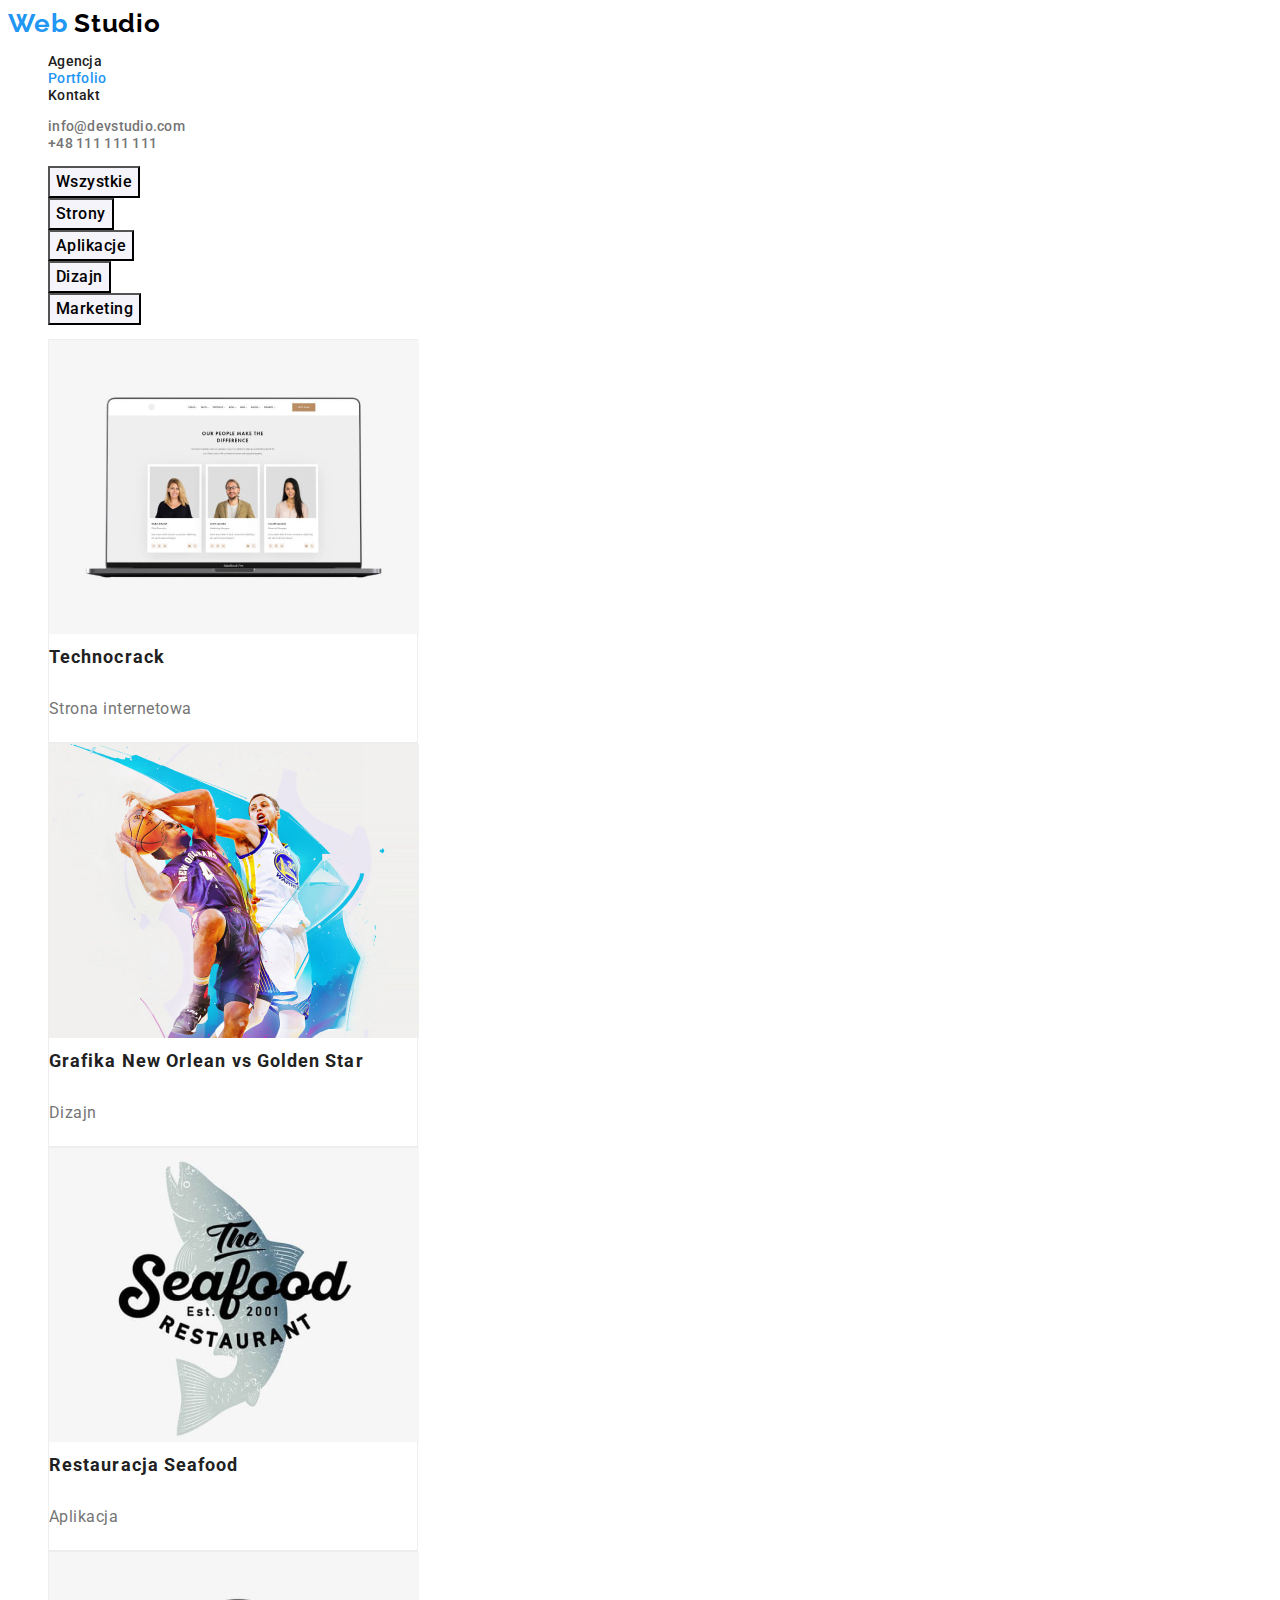
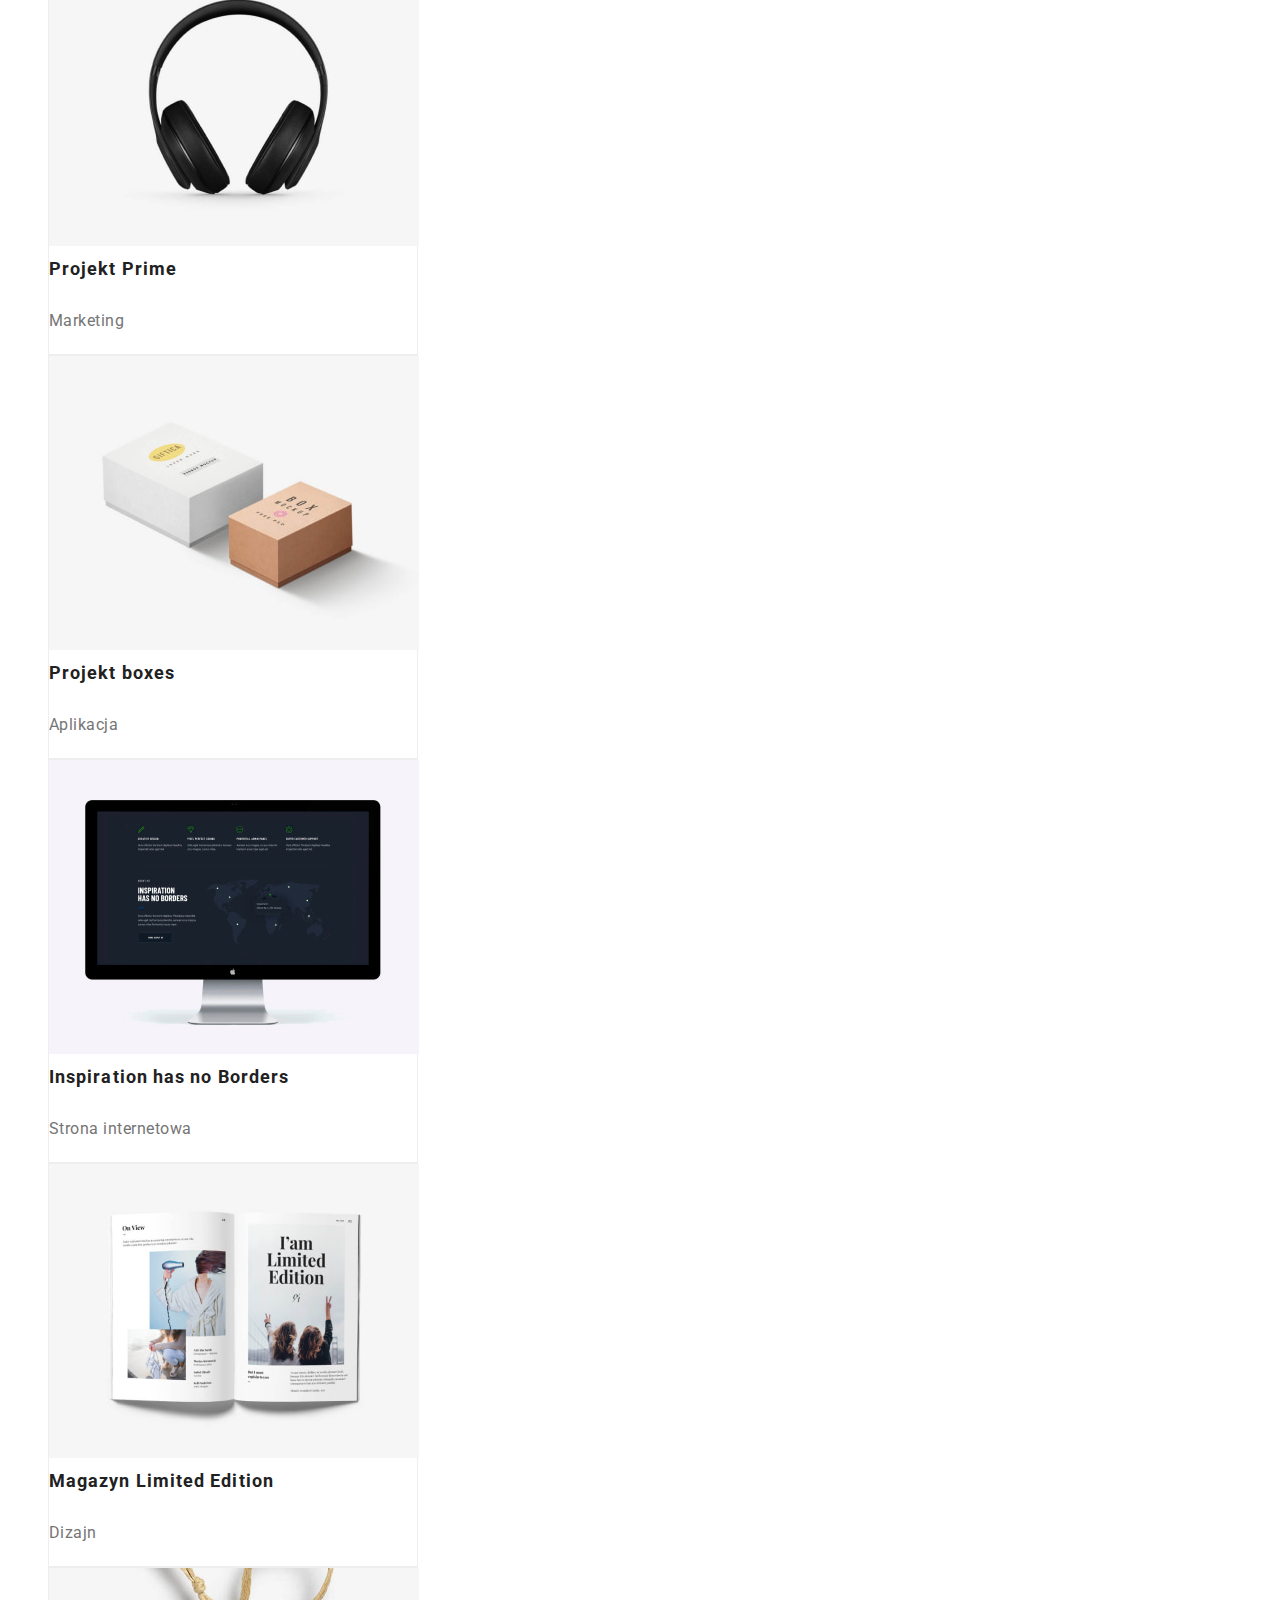
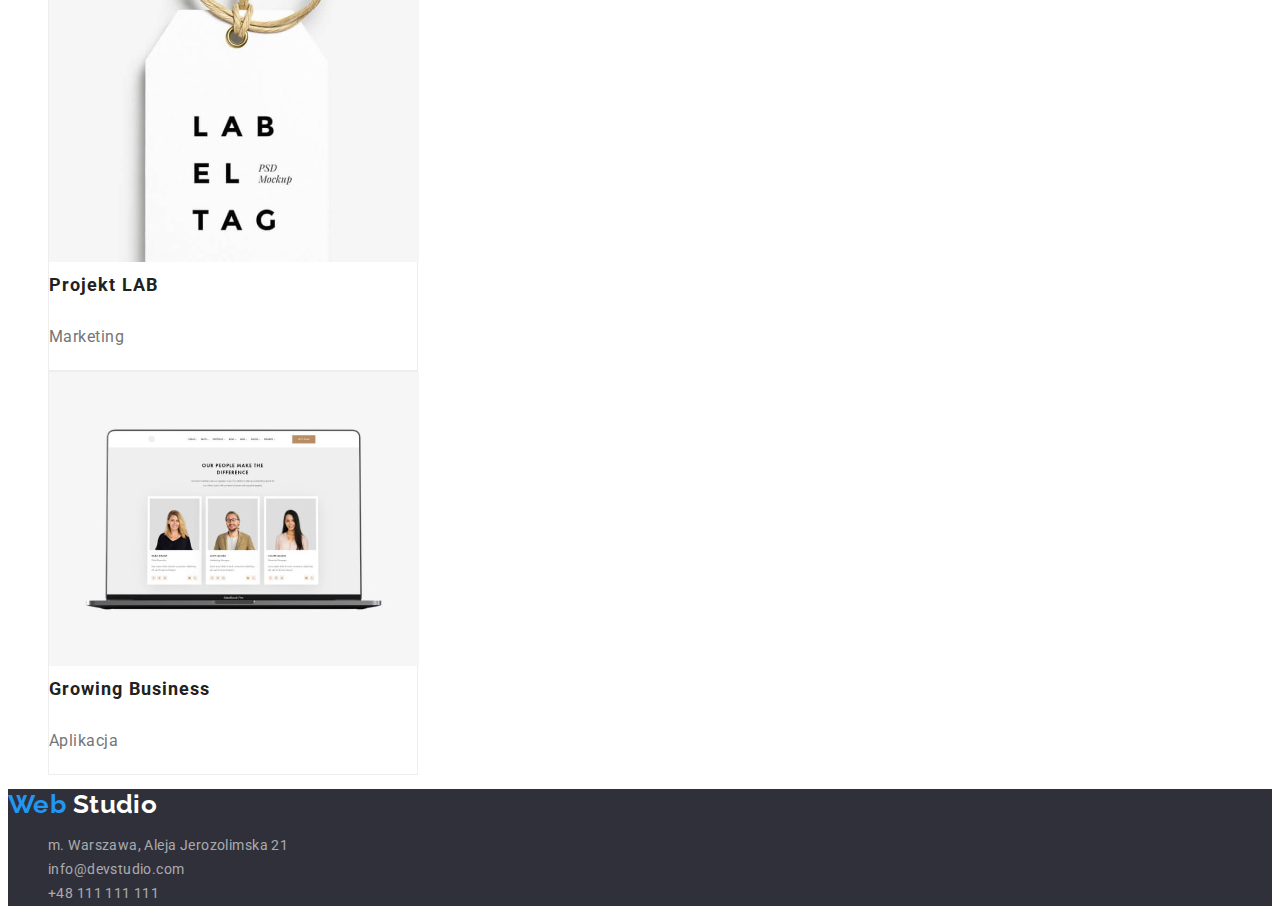
==== portfolio.html @ 38af08c6 "init" ====
<!DOCTYPE html>
<html lang="en">
	<head>
		<meta charset="UTF-8" />
		<meta name="viewport" content="witdh=device-width" />
		<title>goit-markup-hw-02 Wojciech Maroszek</title>
		<link rel="preconnect" href="https://fonts.googleapis.com" />
		<link rel="preconnect" href="https://fonts.gstatic.com" crossorigin />
		<link
			href="https://fonts.googleapis.com/css2?family=Raleway:wght@700&family=Roboto:wght@400;500;700;900&display=swap"
			rel="stylesheet"
		/>
		<link rel="stylesheet" href="css/styles.css" />
	</head>
	<body>
		<header>
			<nav>
				<a class="navigation-logo" href="./index.html">
					Web
					<span class="navigation-logo-studio">Studio</span>
				</a>
				<ul class="list-design">
					<li><a class="navigation-link text-color-pointer" href="./index.html">Agencja</a></li>
					<li><a class="navigation-link text-color-pointe current" href="./portfolio.html">Portfolio</a></li>
					<li><a class="navigation-link text-color-pointer" href="./kontakt.html">Kontakt</a></li>
				</ul>
			</nav>
			<ul class="list-design">
				<li><a class="navigation-link2 text-color-pointer" href="mailto:info@devstudio.com">info@devstudio.com</a></li>
				<li><a class="navigation-link2 text-color-pointer" href="tel:48111111111">+48 111 111 111</a></li>
			</ul>
		</header>
		<main>
			<section>
				<h1 class="visually-hidden">Portfolio</h1>
				<ul class="list-design">
					<li><button class="filter filter-cover" type="button">Wszystkie</button></li>
					<li><button class="filter filter-cover" type="button">Strony</button></li>
					<li><button class="filter filter-cover" type="button">Aplikacje</button></li>
					<li><button class="filter filter-cover" type="button">Dizajn</button></li>
					<li><button class="filter filter-cover" type="button">Marketing</button></li>
				</ul>
				<ul class="list-design">
					<li class="images-container">
						<img src="./images/img-portfolio1.jpg" alt="image of laptop" width="370" height="294" />
						<h3 class="images-tittle images-text-container">Technocrack</h3>
						<p class="images-text">Strona internetowa</p>
					</li>
					<li class="images-container">
						<img src="./images/img-portfolio2.jpg" alt="image of basketball players" width="370" height="294" />
						<h3 class="images-tittle images-text-container">Grafika New Orlean vs Golden Star</h3>
						<p class="images-text">Dizajn</p>
					</li>
					<li class="images-container">
						<img src="./images/img-portfolio3.jpg" alt="image of restaurant logotype" width="370" height="294" />
						<h3 class="images-tittle images-text-container">Restauracja Seafood</h3>
						<p class="images-text">Aplikacja</p>
					</li>
					<li class="images-container">
						<img src="./images/img-portfolio4.jpg" alt="image of headphones" width="370" height="294" />
						<h3 class="images-tittle images-text-container">Projekt Prime</h3>
						<p class="images-text">Marketing</p>
					</li>
					<li class="images-container">
						<img src="./images/img-portfolio5.jpg" alt="image of boxes" width="370" height="294" />
						<h3 class="images-tittle images-text-container">Projekt boxes</h3>
						<p class="images-text">Aplikacja</p>
					</li>
					<li class="images-container">
						<img src="./images/img-portfolio6.jpg" alt="image of monitor" width="370" height="294" />
						<h3 class="images-tittle images-text-container">Inspiration has no Borders</h3>
						<p class="images-text">Strona internetowa</p>
					</li>
					<li class="images-container">
						<img src="./images/img-portfolio7.jpg" alt="image of magazine" width="370" height="294" />
						<h3 class="images-tittle images-text-container">Magazyn Limited Edition</h3>
						<p class="images-text">Dizajn</p>
					</li>
					<li class="images-container">
						<img src="./images/img-portfolio8.jpg" alt="image of label" width="370" height="294" />
						<h3 class="images-tittle images-text-container">Projekt LAB</h3>
						<p class="images-text">Marketing</p>
					</li>
					<li class="images-container">
						<img src="./images/img-portfolio1.jpg" alt="image of website" width="370" height="294" />
						<h3 class="images-tittle images-text-container">Growing Business</h3>
						<p class="images-text">Aplikacja</p>
					</li>
				</ul>
			</section>
		</main>
		<footer class="footer-bg">
			<a class="footer-logo" href="./index.html">
				Web
				<span class="footer-logo-studio">Studio</span>
			</a>
			<address>
				<ul class="list-design">
					<li>
						<a
							class="footer-adress addres-color-pointer"
							href="https://goo.gl/maps/CgjjjS2WBtp8LF2a7"
							target="_blank"
							rel="noopener nofollow"
						>
							m. Warszawa, Aleja Jerozolimska 21
						</a>
					</li>
					<li><a class="footer-adress text-color-pointer" href="mailto:info@devstudio.com">info@devstudio.com</a></li>
					<li><a class="footer-adress text-color-pointer" href="tel:48111111111">+48 111 111 111</a></li>
				</ul>
			</address>
		</footer>
	</body>
</html>
---- css/styles.css ----
/* GLOBAL */
:root {
	--header-background-color: #2f303a;
	--main-background-color: #ffffff;
	--main-font-color: #212121;
	--images-font-color: #757575;
	--main-blue-color: #2196f3;
	--filters-background-color: #f5f4fa;
	--footer-text-color: rgba(255, 255, 255, 0.6);
	--footer-studio-color: #000000;
	--main-font: "Roboto", sans-serif;
	--logo-font: "Raleway";
}
body {
	font-family: var(--main-font);
	background-color: var(--main-background-color);
	color: var(--main-font-color);
	font-size: 14px;
	letter-spacing: 0.03em;
}
.list-design {
	list-style-type: none;
}
.cursor-pointer:hover {
	cursor: pointer;
}
.visually-hidden {
	position: absolute;
	width: 1px;
	height: 1px;
	margin: -1px;
	border: 0;
	padding: 0;
	white-space: nowrap;
	clip-path: inset(100%);
	clip: rect(0 0 0 0);
	overflow: hidden;
}
.global-design-head {
	font-weight: 700;
	font-size: 36px;
	line-height: 1.16;
	text-align: center;
	letter-spacing: 0.03em;
}
/* GLOBAL */

/* HEADER */
/* Nav */
.navigation-logo {
	font-family: var(--logo-font);
	text-decoration: none;
	font-weight: 700;
	font-size: 26px;
	line-height: 1.19;
	color: var(--main-blue-color);
	letter-spacing: 0.03em;
}
.navigation-logo-studio {
	color: var(--footer-studio-color);
}
.navigation-link {
	text-decoration: none;
	color: var(--main-font-color);
	font-weight: 500;
	line-height: 1.14;
	letter-spacing: 0.02em;
}
.navigation-link2 {
	text-decoration: none;
	font-weight: 500;
	line-height: 1.14;
	letter-spacing: 0.02em;
	color: var(--images-font-color);
}
.text-color-pointer:hover {
	color: var(--main-blue-color);
}
.addres-color-pointer:hover {
	color: var(--main-background-color);
}
.current {
	color: var(--main-blue-color);
}
/* Nav */
/* HEADER */

/* MAIN */
/* Header index.html */
.hero-background {
	background: var(--header-background-color);
}
.hero-header {
	color: var(--main-background-color);
	font-weight: 900;
	font-size: 44px;
	line-height: 1.36;
	letter-spacing: 0.06em;
	text-align: center;
	text-transform: uppercase;
}
.hero-button {
	width: 200px;
	height: 50px;
	background-color: var(--main-blue-color);
	color: var(--main-background-color);
	font-weight: 700;
	font-size: 14px;
	line-height: 1.87;
	text-align: center;
	letter-spacing: 0.06em;
	cursor: pointer;
	font-family: var(--main-font);
}
/* Header index.html */
/* Section 1 index.html */
.section-images-tittle {
	font-weight: 700;
	font-weight: 500;
	line-height: 1.14;
	text-transform: uppercase;
	letter-spacing: 0.03em;
}
.section-images-text {
	line-height: 1.71;
	color: var(--images-font-color);
	letter-spacing: 0.03em;
}
/* Section 1 index.html */
/* Section 2 index.html */
.section-team-background {
	background-color: var(--filters-background-color);
}
.section-team-container {
	box-sizing: border-box;
	border: 1px solid #eeeeee;
	width: 270px;
	height: 368px;
}
.section-team-tittle {
	font-size: 16px;
	line-height: 1.18;
	letter-spacing: 0.03em;
	font-weight: 500;
	text-align: center;
}
.section-team-text {
	font-size: 16px;
	line-height: 1.18;
	letter-spacing: 0.03em;
	color: var(--images-font-color);
	text-align: center;
}
/* Section 2 index.html */
/* Filters */
.filter {
	font-size: 16px;
	line-height: 1.62;
	font-weight: 500;
	font-family: inherit;
	text-align: center;
	cursor: pointer;
	background-color: var(--filters-background-color);
	letter-spacing: 0.03em;
}
.filter-cover:hover {
	background-color: var(--main-blue-color);
	color: var(--main-background-color);
}
/* Filters */
/* Content images for portfolio.html */
.images-tittle {
	font-weight: 700;
	font-size: 18px;
	line-height: 2.25em;
	letter-spacing: 0.06em;
}
.images-text {
	font-size: 16px;
	line-height: 1.87;
	color: var(--images-font-color);
	letter-spacing: 0.03em;
}
.images-container {
	box-sizing: border-box;
	border: 1px solid #eeeeee;
	width: 370px;
	height: 404px;
}
.images-text-container {
	box-sizing: border-box;
	display: inline;
	width: 322px;
	height: 70px;
}
/* Content images for portfolio.html */
/* MAIN */

/* FOOTER */
.footer-logo {
	font-family: var(--logo-font);
	text-decoration: none;
	font-weight: 700;
	font-size: 26px;
	line-height: 1.19;
	color: var(--main-blue-color);
}
.footer-logo-studio {
	color: var(--main-background-color);
}
.footer-bg {
	background-color: var(--header-background-color);
}
.footer-adress {
	text-decoration: none;
	font-style: normal;
	line-height: 1.71;
	color: var(--footer-text-color);
	letter-spacing: 0.03em;
}
/* FOOTER */
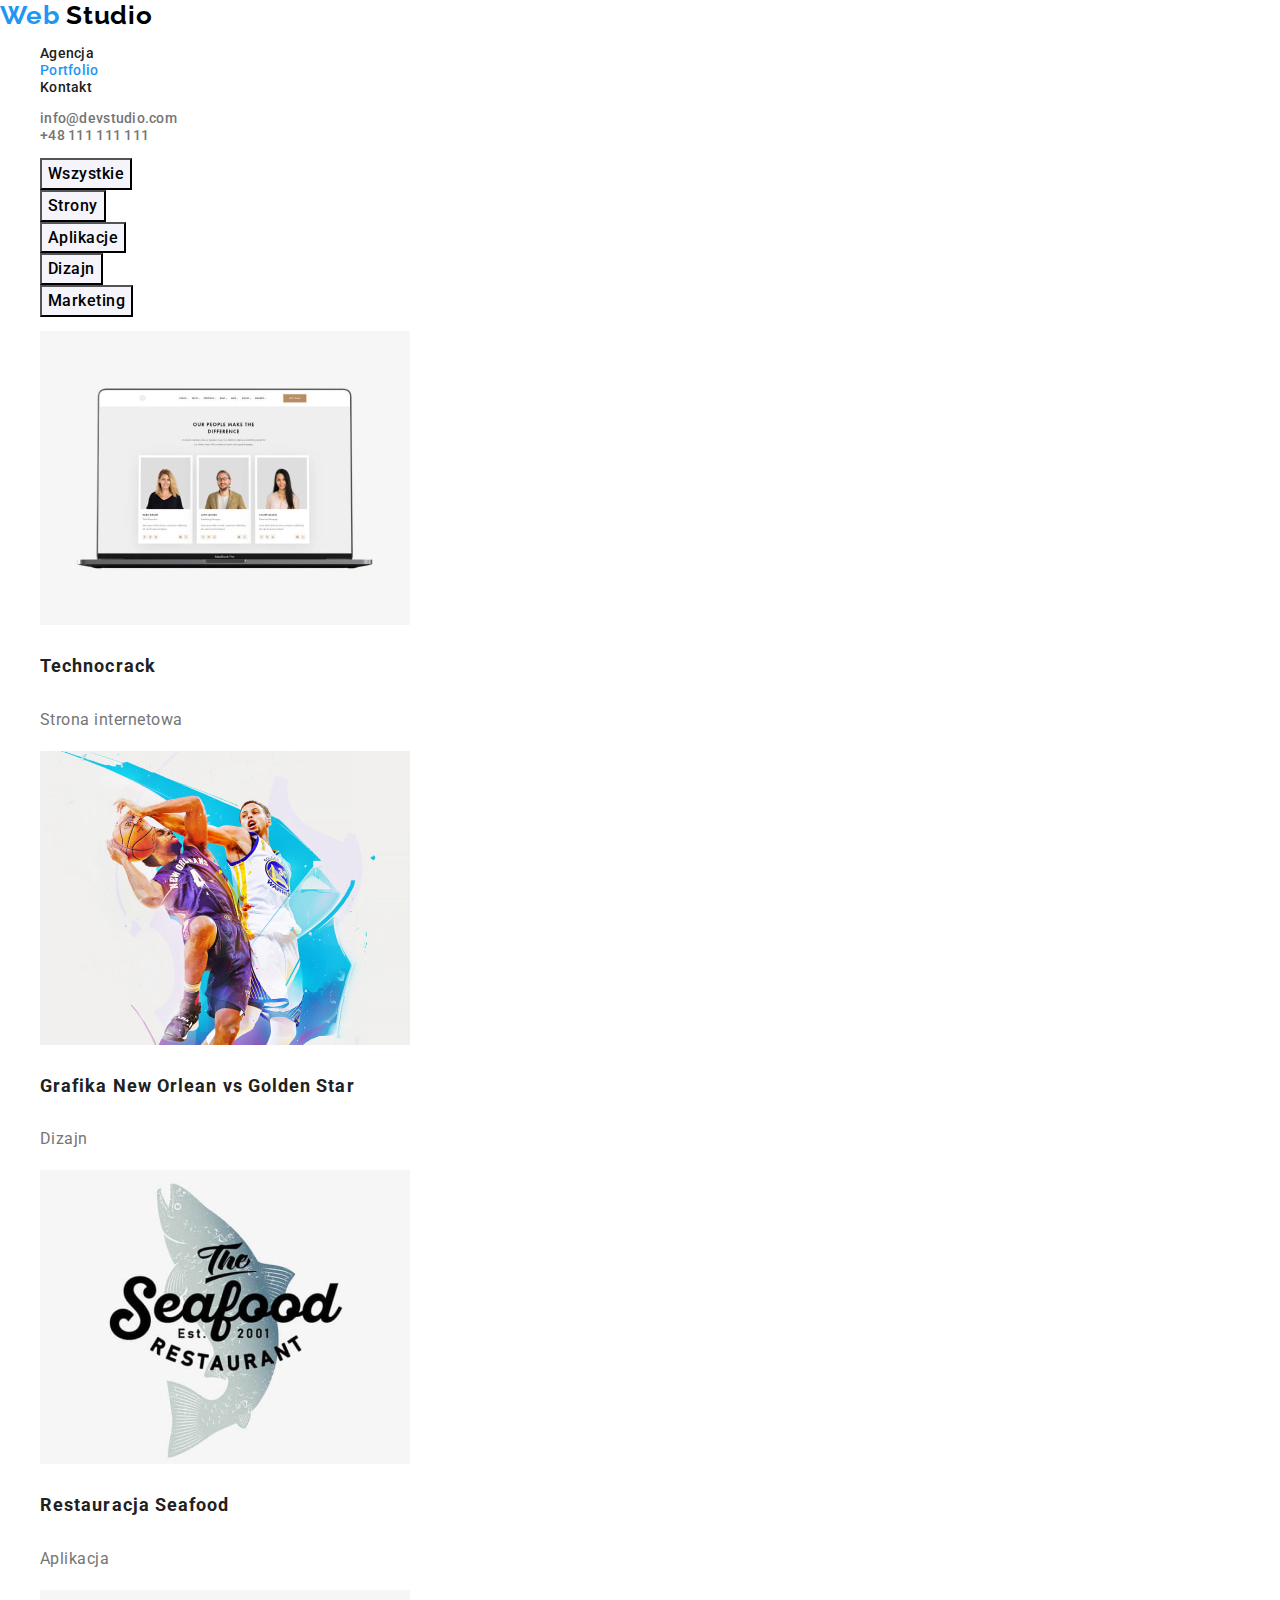
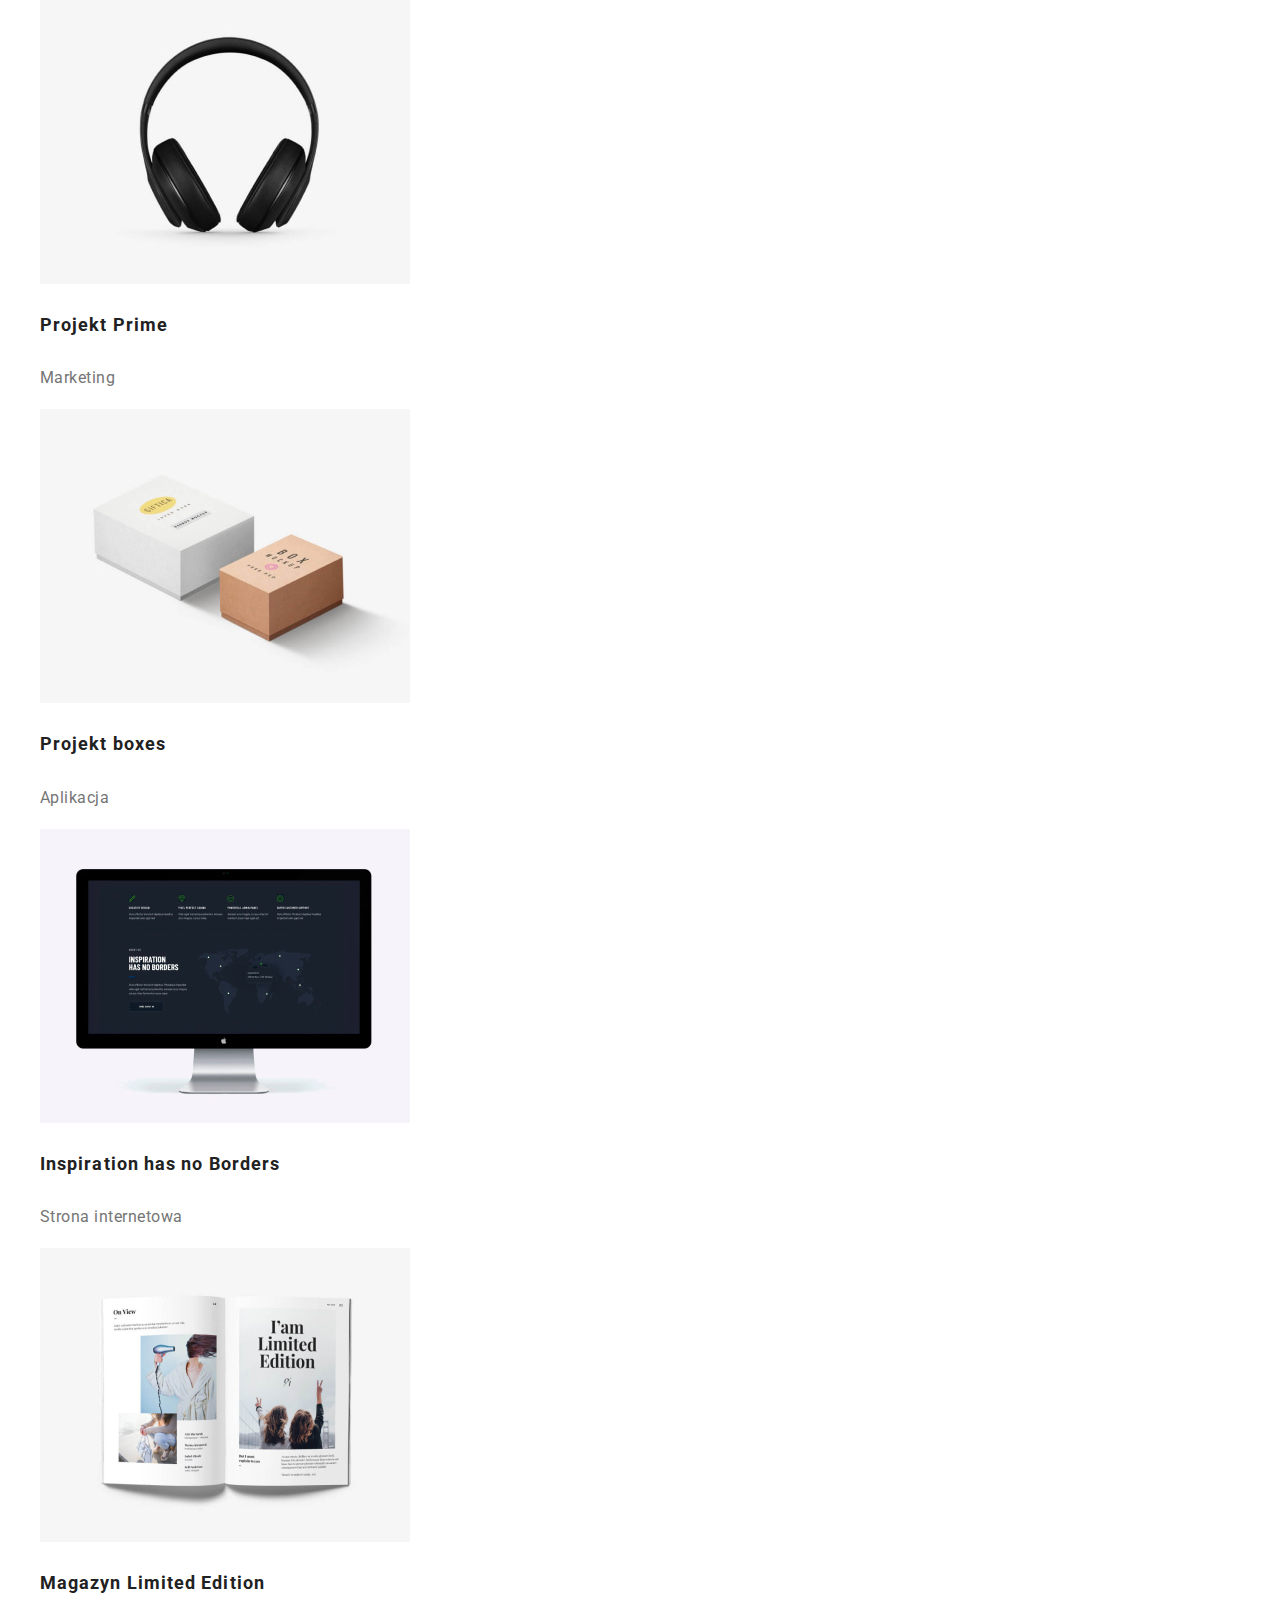
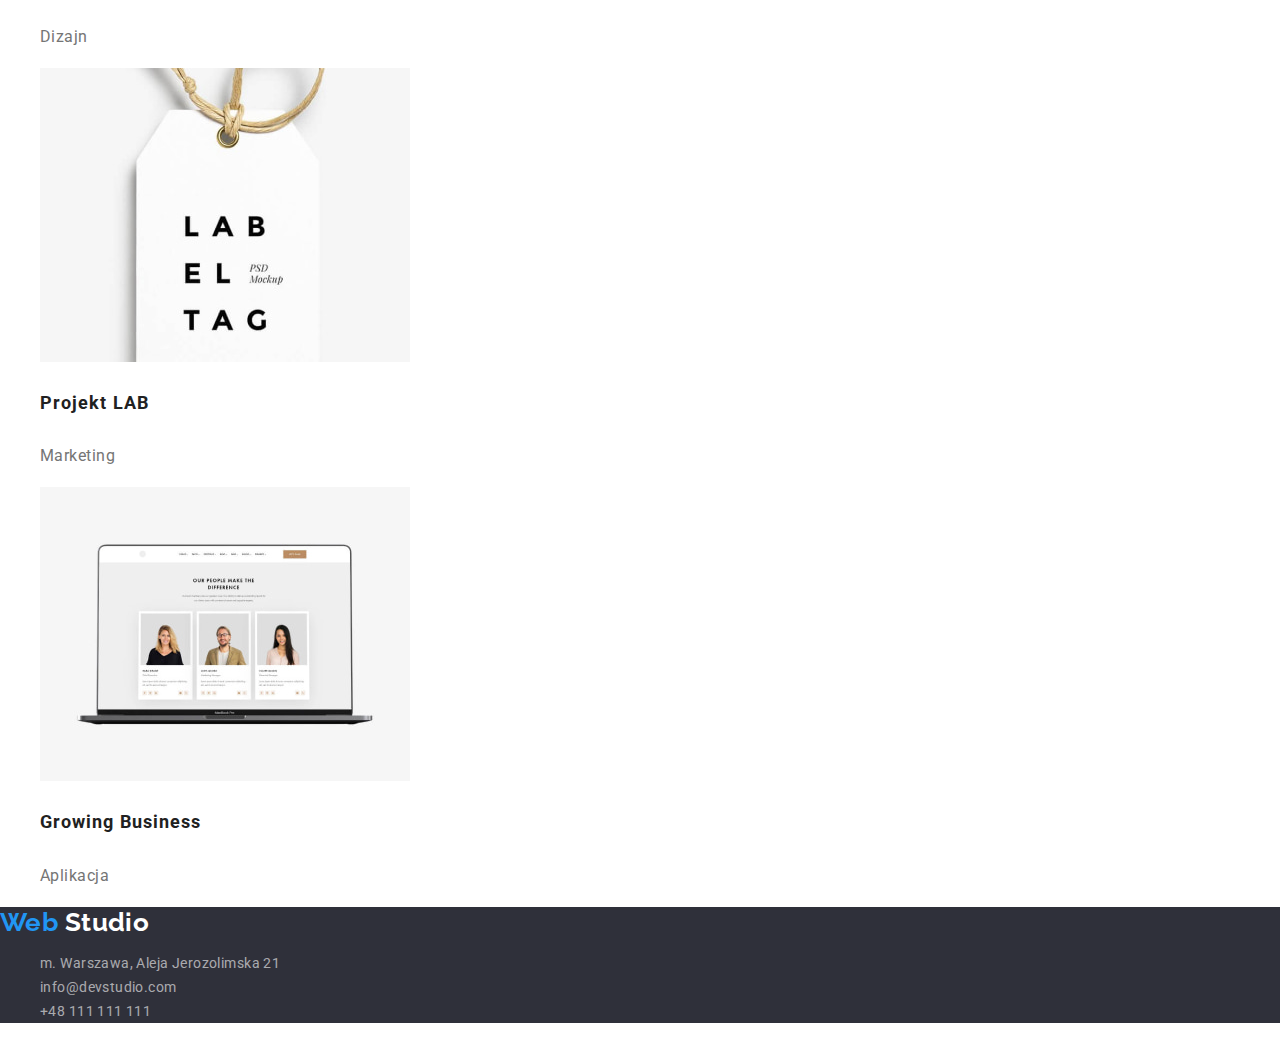
==== commit 20f44ec2: "feat: normalize" ====
--- a/portfolio.html
+++ b/portfolio.html
@@ -10,6 +10,7 @@
 			href="https://fonts.googleapis.com/css2?family=Raleway:wght@700&family=Roboto:wght@400;500;700;900&display=swap"
 			rel="stylesheet"
 		/>
+		<link rel="stylesheet" href="css/modern-normalize.css" />
 		<link rel="stylesheet" href="css/styles.css" />
 	</head>
 	<body>
--- a/css/styles.css
+++ b/css/styles.css
@@ -131,12 +131,12 @@
 .section-team-background {
 	background-color: var(--filters-background-color);
 }
-.section-team-container {
+/* .section-team-container {
 	box-sizing: border-box;
 	border: 1px solid #eeeeee;
 	width: 270px;
 	height: 368px;
-}
+} */
 .section-team-tittle {
 	font-size: 16px;
 	line-height: 1.18;
@@ -181,18 +181,18 @@
 	color: var(--images-font-color);
 	letter-spacing: 0.03em;
 }
-.images-container {
+/* .images-container {
 	box-sizing: border-box;
 	border: 1px solid #eeeeee;
 	width: 370px;
 	height: 404px;
-}
-.images-text-container {
+} */
+/* .images-text-container {
 	box-sizing: border-box;
 	display: inline;
 	width: 322px;
 	height: 70px;
-}
+} */
 /* Content images for portfolio.html */
 /* MAIN */
 
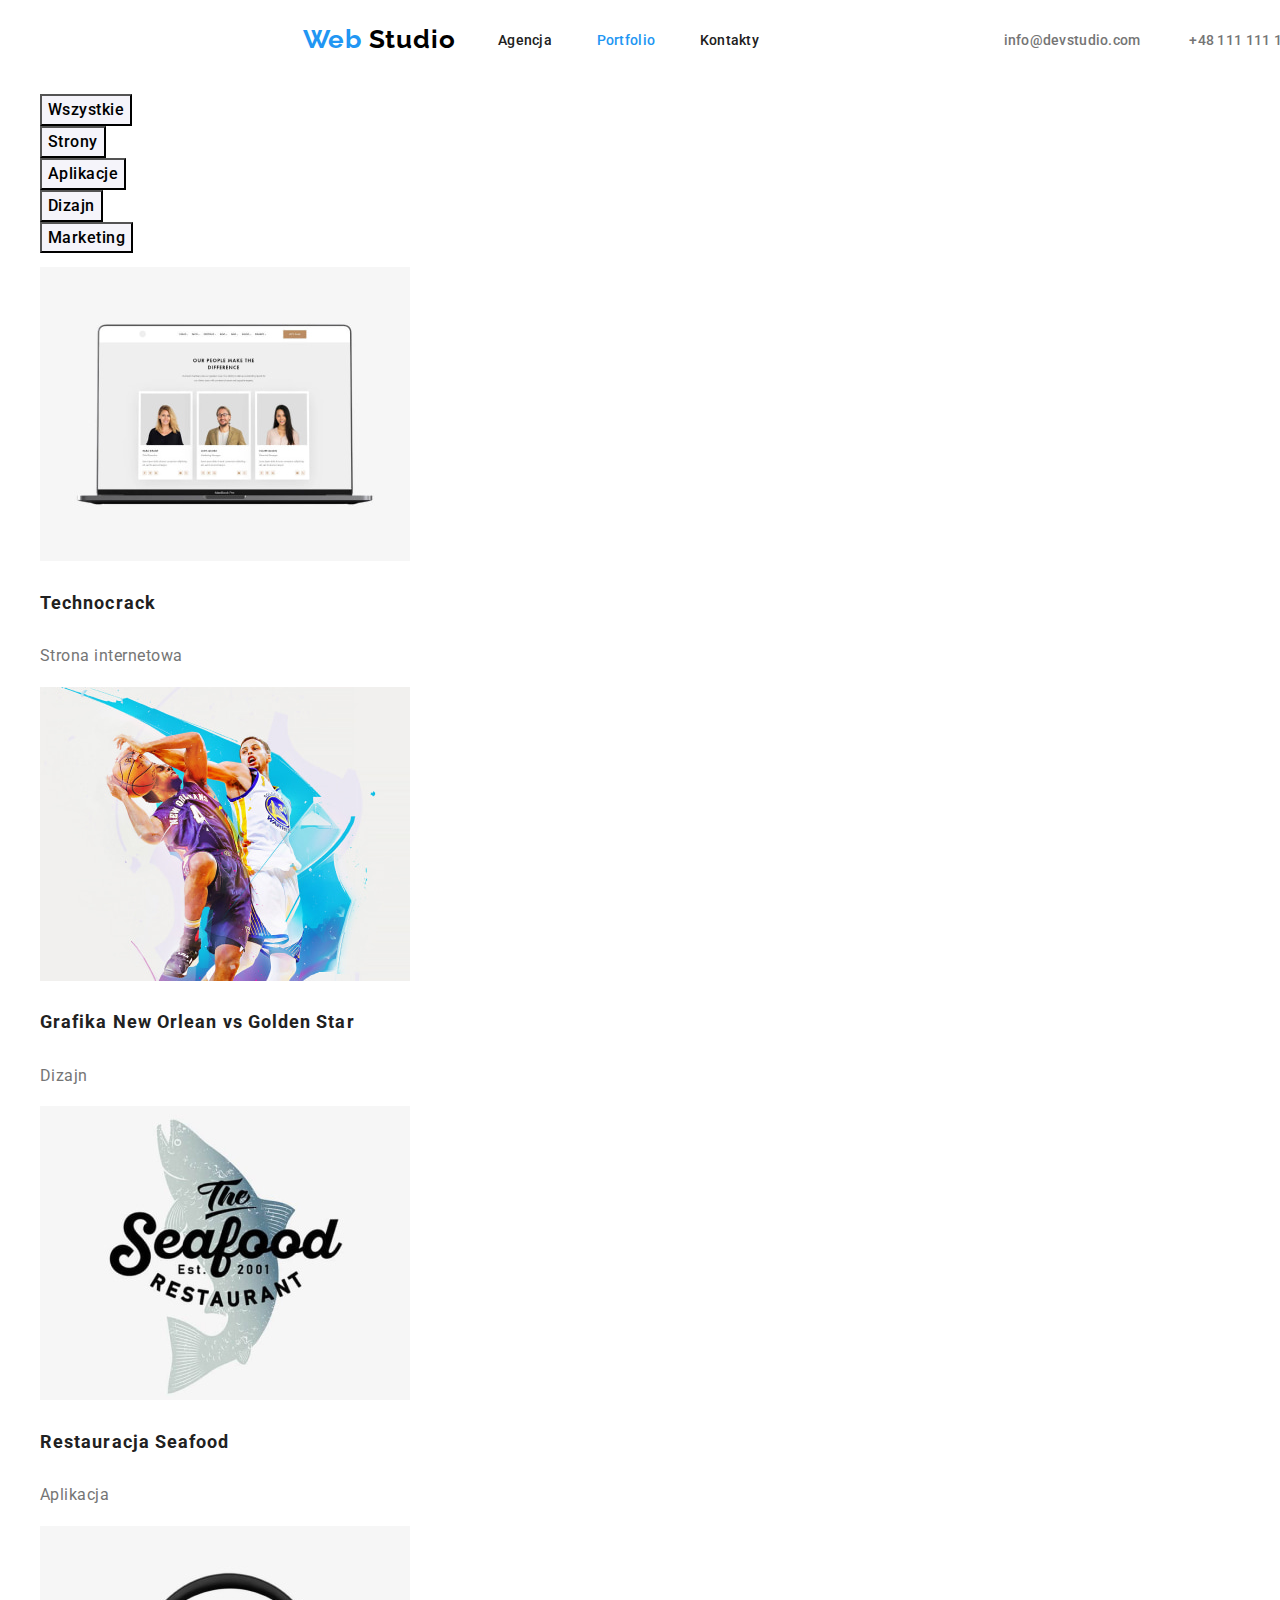
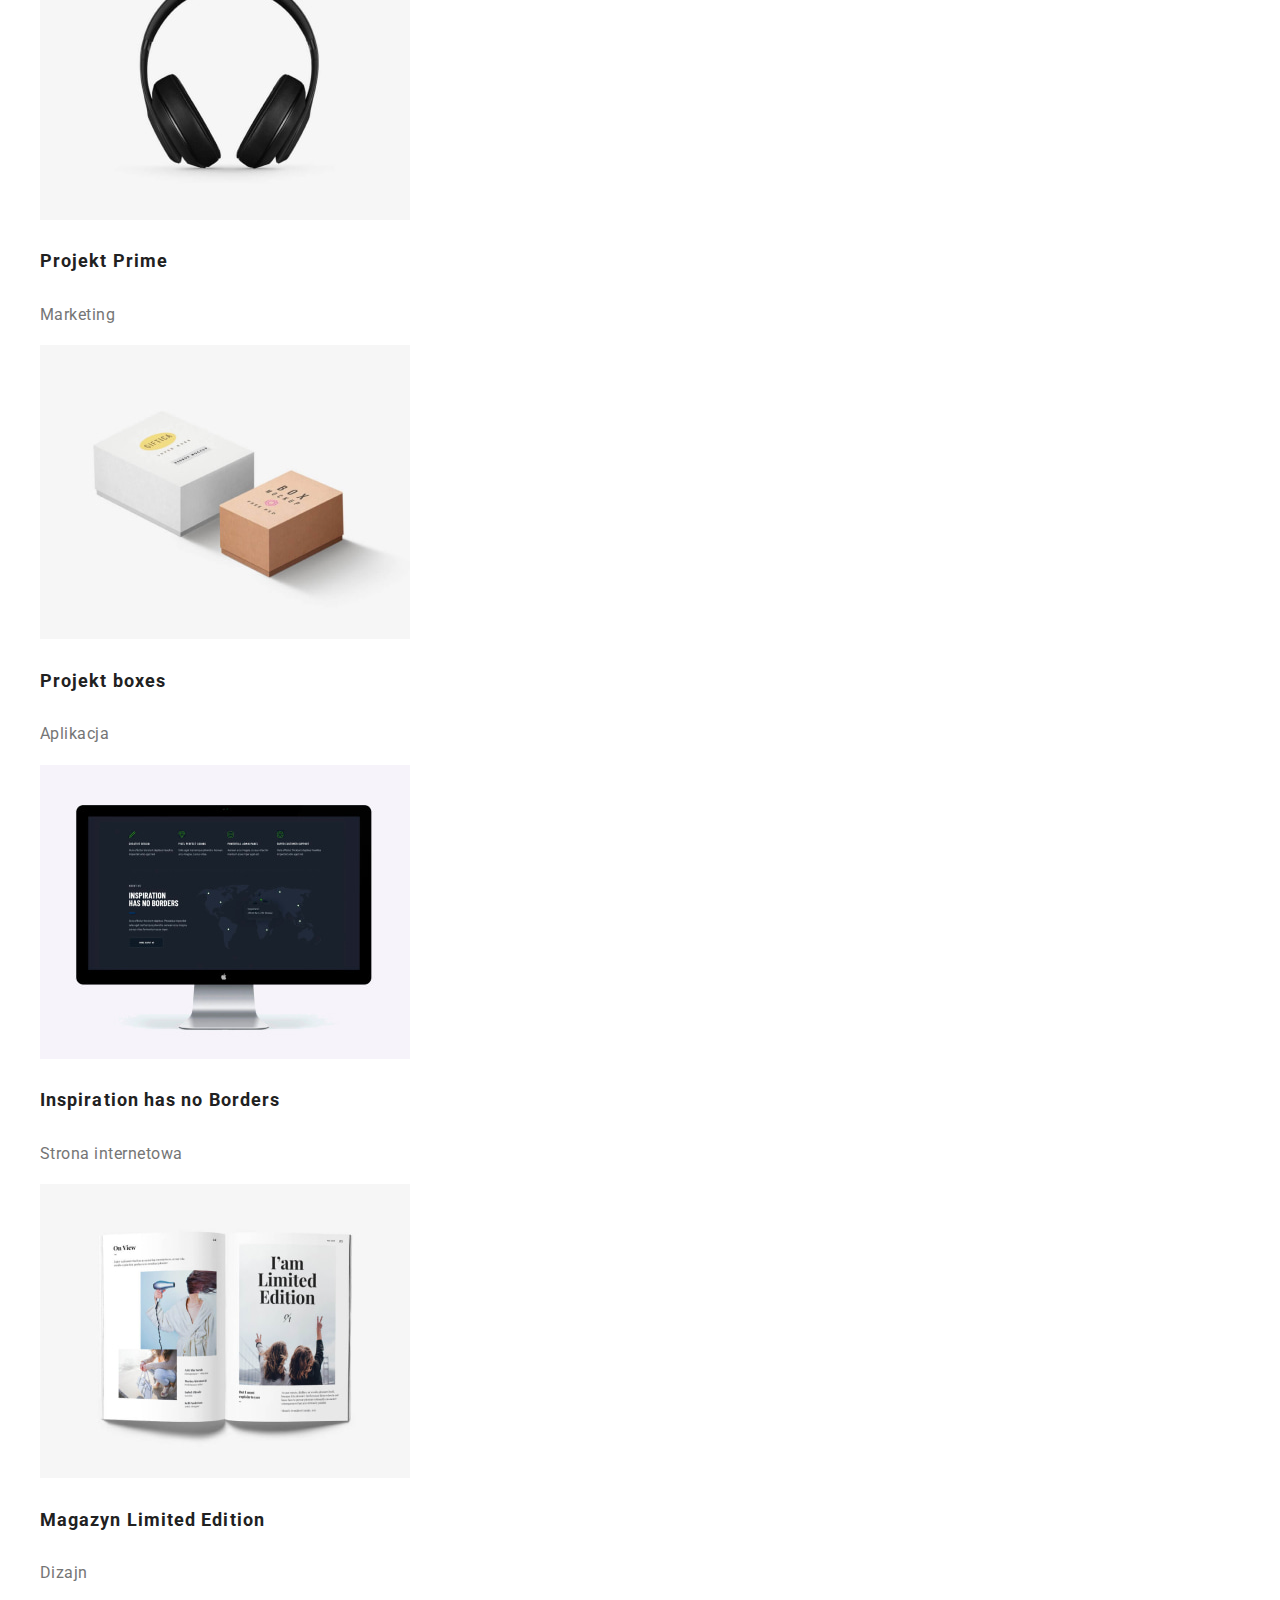
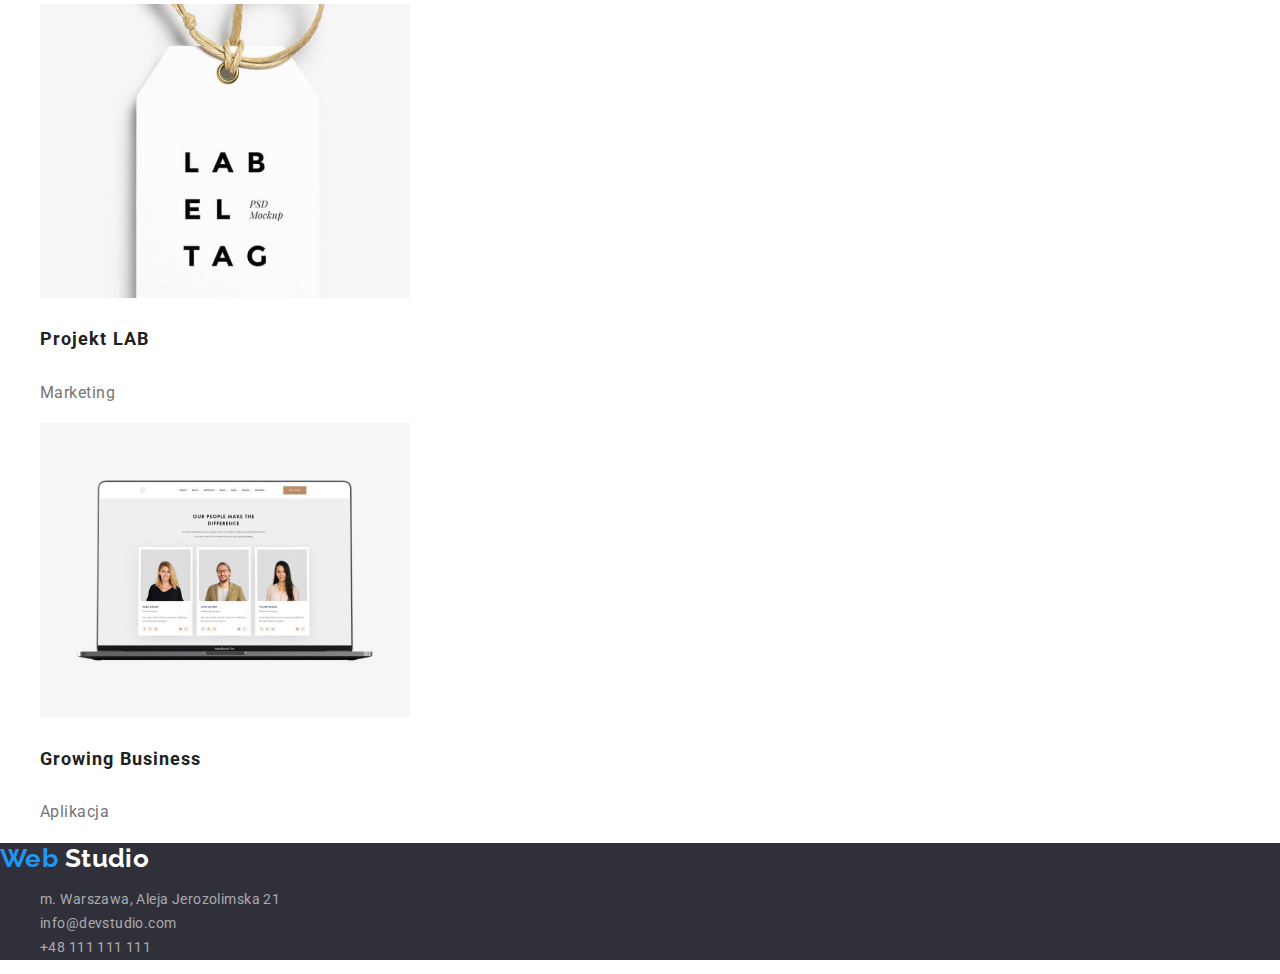
==== commit 2b31af17: "feat: nav" ====
--- a/portfolio.html
+++ b/portfolio.html
@@ -3,7 +3,7 @@
 	<head>
 		<meta charset="UTF-8" />
 		<meta name="viewport" content="witdh=device-width" />
-		<title>goit-markup-hw-02 Wojciech Maroszek</title>
+		<title>goit-markup-hw-03 Wojciech Maroszek</title>
 		<link rel="preconnect" href="https://fonts.googleapis.com" />
 		<link rel="preconnect" href="https://fonts.gstatic.com" crossorigin />
 		<link
@@ -15,102 +15,114 @@
 	</head>
 	<body>
 		<header>
-			<nav>
-				<a class="navigation-logo" href="./index.html">
-					Web
-					<span class="navigation-logo-studio">Studio</span>
-				</a>
-				<ul class="list-design">
-					<li><a class="navigation-link text-color-pointer" href="./index.html">Agencja</a></li>
-					<li><a class="navigation-link text-color-pointe current" href="./portfolio.html">Portfolio</a></li>
-					<li><a class="navigation-link text-color-pointer" href="./kontakt.html">Kontakt</a></li>
+			<div class="container container-navigation">
+				<nav>
+					<div class="container-web-with-items">
+					<a class="navigation-logo" href="./index.html">
+						<div class="container-web">
+							<span>Web</span>
+							<span class="navigation-logo-studio">Studio</span>
+						</div>
+					</a>
+					<ul class="list-design container-itmes">
+						<li><a class="navigation-link text-color-pointer" href="./index.html">Agencja</a></li>
+						<li><a class="navigation-link text-color-pointe current" href="./portfolio.html">Portfolio</a></li>
+						<li><a class="navigation-link text-color-pointer" href="./kontakt.html">Kontakty</a></li>
+					</ul>
+					<div>
+				</nav>
+				<ul class="list-design container-contact">
+					<li>
+						<a class="navigation-link2 text-color-pointer" href="mailto:info@devstudio.com">info@devstudio.com</a>
+					</li>
+					<li><a class="navigation-link2 text-color-pointer" href="tel:48111111111">+48 111 111 111</a></li>
 				</ul>
-			</nav>
-			<ul class="list-design">
-				<li><a class="navigation-link2 text-color-pointer" href="mailto:info@devstudio.com">info@devstudio.com</a></li>
-				<li><a class="navigation-link2 text-color-pointer" href="tel:48111111111">+48 111 111 111</a></li>
-			</ul>
+			</div>
 		</header>
 		<main>
 			<section>
-				<h1 class="visually-hidden">Portfolio</h1>
-				<ul class="list-design">
-					<li><button class="filter filter-cover" type="button">Wszystkie</button></li>
-					<li><button class="filter filter-cover" type="button">Strony</button></li>
-					<li><button class="filter filter-cover" type="button">Aplikacje</button></li>
-					<li><button class="filter filter-cover" type="button">Dizajn</button></li>
-					<li><button class="filter filter-cover" type="button">Marketing</button></li>
-				</ul>
-				<ul class="list-design">
-					<li class="images-container">
-						<img src="./images/img-portfolio1.jpg" alt="image of laptop" width="370" height="294" />
-						<h3 class="images-tittle images-text-container">Technocrack</h3>
-						<p class="images-text">Strona internetowa</p>
-					</li>
-					<li class="images-container">
-						<img src="./images/img-portfolio2.jpg" alt="image of basketball players" width="370" height="294" />
-						<h3 class="images-tittle images-text-container">Grafika New Orlean vs Golden Star</h3>
-						<p class="images-text">Dizajn</p>
-					</li>
-					<li class="images-container">
-						<img src="./images/img-portfolio3.jpg" alt="image of restaurant logotype" width="370" height="294" />
-						<h3 class="images-tittle images-text-container">Restauracja Seafood</h3>
-						<p class="images-text">Aplikacja</p>
-					</li>
-					<li class="images-container">
-						<img src="./images/img-portfolio4.jpg" alt="image of headphones" width="370" height="294" />
-						<h3 class="images-tittle images-text-container">Projekt Prime</h3>
-						<p class="images-text">Marketing</p>
-					</li>
-					<li class="images-container">
-						<img src="./images/img-portfolio5.jpg" alt="image of boxes" width="370" height="294" />
-						<h3 class="images-tittle images-text-container">Projekt boxes</h3>
-						<p class="images-text">Aplikacja</p>
-					</li>
-					<li class="images-container">
-						<img src="./images/img-portfolio6.jpg" alt="image of monitor" width="370" height="294" />
-						<h3 class="images-tittle images-text-container">Inspiration has no Borders</h3>
-						<p class="images-text">Strona internetowa</p>
-					</li>
-					<li class="images-container">
-						<img src="./images/img-portfolio7.jpg" alt="image of magazine" width="370" height="294" />
-						<h3 class="images-tittle images-text-container">Magazyn Limited Edition</h3>
-						<p class="images-text">Dizajn</p>
-					</li>
-					<li class="images-container">
-						<img src="./images/img-portfolio8.jpg" alt="image of label" width="370" height="294" />
-						<h3 class="images-tittle images-text-container">Projekt LAB</h3>
-						<p class="images-text">Marketing</p>
-					</li>
-					<li class="images-container">
-						<img src="./images/img-portfolio1.jpg" alt="image of website" width="370" height="294" />
-						<h3 class="images-tittle images-text-container">Growing Business</h3>
-						<p class="images-text">Aplikacja</p>
-					</li>
-				</ul>
+				<div class="container">
+					<h1 class="visually-hidden">Portfolio</h1>
+					<ul class="list-design">
+						<li><button class="filter filter-cover" type="button">Wszystkie</button></li>
+						<li><button class="filter filter-cover" type="button">Strony</button></li>
+						<li><button class="filter filter-cover" type="button">Aplikacje</button></li>
+						<li><button class="filter filter-cover" type="button">Dizajn</button></li>
+						<li><button class="filter filter-cover" type="button">Marketing</button></li>
+					</ul>
+					<ul class="list-design">
+						<li class="images-container">
+							<img src="./images/img-portfolio1.jpg" alt="image of laptop" width="370" height="294" />
+							<h3 class="images-tittle images-text-container">Technocrack</h3>
+							<p class="images-text">Strona internetowa</p>
+						</li>
+						<li class="images-container">
+							<img src="./images/img-portfolio2.jpg" alt="image of basketball players" width="370" height="294" />
+							<h3 class="images-tittle images-text-container">Grafika New Orlean vs Golden Star</h3>
+							<p class="images-text">Dizajn</p>
+						</li>
+						<li class="images-container">
+							<img src="./images/img-portfolio3.jpg" alt="image of restaurant logotype" width="370" height="294" />
+							<h3 class="images-tittle images-text-container">Restauracja Seafood</h3>
+							<p class="images-text">Aplikacja</p>
+						</li>
+						<li class="images-container">
+							<img src="./images/img-portfolio4.jpg" alt="image of headphones" width="370" height="294" />
+							<h3 class="images-tittle images-text-container">Projekt Prime</h3>
+							<p class="images-text">Marketing</p>
+						</li>
+						<li class="images-container">
+							<img src="./images/img-portfolio5.jpg" alt="image of boxes" width="370" height="294" />
+							<h3 class="images-tittle images-text-container">Projekt boxes</h3>
+							<p class="images-text">Aplikacja</p>
+						</li>
+						<li class="images-container">
+							<img src="./images/img-portfolio6.jpg" alt="image of monitor" width="370" height="294" />
+							<h3 class="images-tittle images-text-container">Inspiration has no Borders</h3>
+							<p class="images-text">Strona internetowa</p>
+						</li>
+						<li class="images-container">
+							<img src="./images/img-portfolio7.jpg" alt="image of magazine" width="370" height="294" />
+							<h3 class="images-tittle images-text-container">Magazyn Limited Edition</h3>
+							<p class="images-text">Dizajn</p>
+						</li>
+						<li class="images-container">
+							<img src="./images/img-portfolio8.jpg" alt="image of label" width="370" height="294" />
+							<h3 class="images-tittle images-text-container">Projekt LAB</h3>
+							<p class="images-text">Marketing</p>
+						</li>
+						<li class="images-container">
+							<img src="./images/img-portfolio1.jpg" alt="image of website" width="370" height="294" />
+							<h3 class="images-tittle images-text-container">Growing Business</h3>
+							<p class="images-text">Aplikacja</p>
+						</li>
+					</ul>
+				</div>
 			</section>
 		</main>
 		<footer class="footer-bg">
-			<a class="footer-logo" href="./index.html">
-				Web
-				<span class="footer-logo-studio">Studio</span>
-			</a>
-			<address>
-				<ul class="list-design">
-					<li>
-						<a
-							class="footer-adress addres-color-pointer"
-							href="https://goo.gl/maps/CgjjjS2WBtp8LF2a7"
-							target="_blank"
-							rel="noopener nofollow"
-						>
-							m. Warszawa, Aleja Jerozolimska 21
-						</a>
-					</li>
-					<li><a class="footer-adress text-color-pointer" href="mailto:info@devstudio.com">info@devstudio.com</a></li>
-					<li><a class="footer-adress text-color-pointer" href="tel:48111111111">+48 111 111 111</a></li>
-				</ul>
-			</address>
+			<div class="container">
+				<a class="footer-logo" href="./index.html">
+					<span>Web</span>
+					<span class="footer-logo-studio">Studio</span>
+				</a>
+				<address>
+					<ul class="list-design">
+						<li>
+							<a
+								class="footer-adress addres-color-pointer"
+								href="https://goo.gl/maps/CgjjjS2WBtp8LF2a7"
+								target="_blank"
+								rel="noopener nofollow"
+							>
+								m. Warszawa, Aleja Jerozolimska 21
+							</a>
+						</li>
+						<li><a class="footer-adress text-color-pointer" href="mailto:info@devstudio.com">info@devstudio.com</a></li>
+						<li><a class="footer-adress text-color-pointer" href="tel:48111111111">+48 111 111 111</a></li>
+					</ul>
+				</address>
+			</div>
 		</footer>
 	</body>
 </html>
--- a/css/styles.css
+++ b/css/styles.css
@@ -43,10 +43,57 @@
 	text-align: center;
 	letter-spacing: 0.03em;
 }
+.container {
+	box-sizing: border-box;
+	width: 1200px;
+}
 /* GLOBAL */
 
 /* HEADER */
 /* Nav */
+.container-navigation {
+	box-sizing: border-box;
+	width: 1200px;
+	margin: 0px 200px 0px 200px;
+	padding: 24px 0px 25px 0px;
+	display: flex;
+	flex-direction: row;
+	justify-content: space-around;
+}
+.container-web-with-items {
+	box-sizing: border-box;
+	width: 499px;
+	margin: 0px 0px;
+	display: flex;
+	flex-direction: row;
+	justify-content: space-between;
+	text-align: center;
+}
+.container-web {
+	box-sizing: border-box;
+	width: 155px;
+	padding: 0px 0px;
+}
+.container-itmes {
+	box-sizing: border-box;
+	width: 261px;
+	margin: 0px 0px;
+	padding: 7.5px 0px 0px 0px;
+	display: flex;
+	justify-content: space-between;
+	text-align: center;
+	flex-direction: row;
+}
+.container-contact {
+	box-sizing: border-box;
+	width: 295px;
+	margin: 0px 0px;
+	padding: 7.5px 0px 0px 0px;
+	display: flex;
+	justify-content: space-between;
+	text-align: center;
+	flex-direction: row;
+}
 .navigation-logo {
 	font-family: var(--logo-font);
 	text-decoration: none;
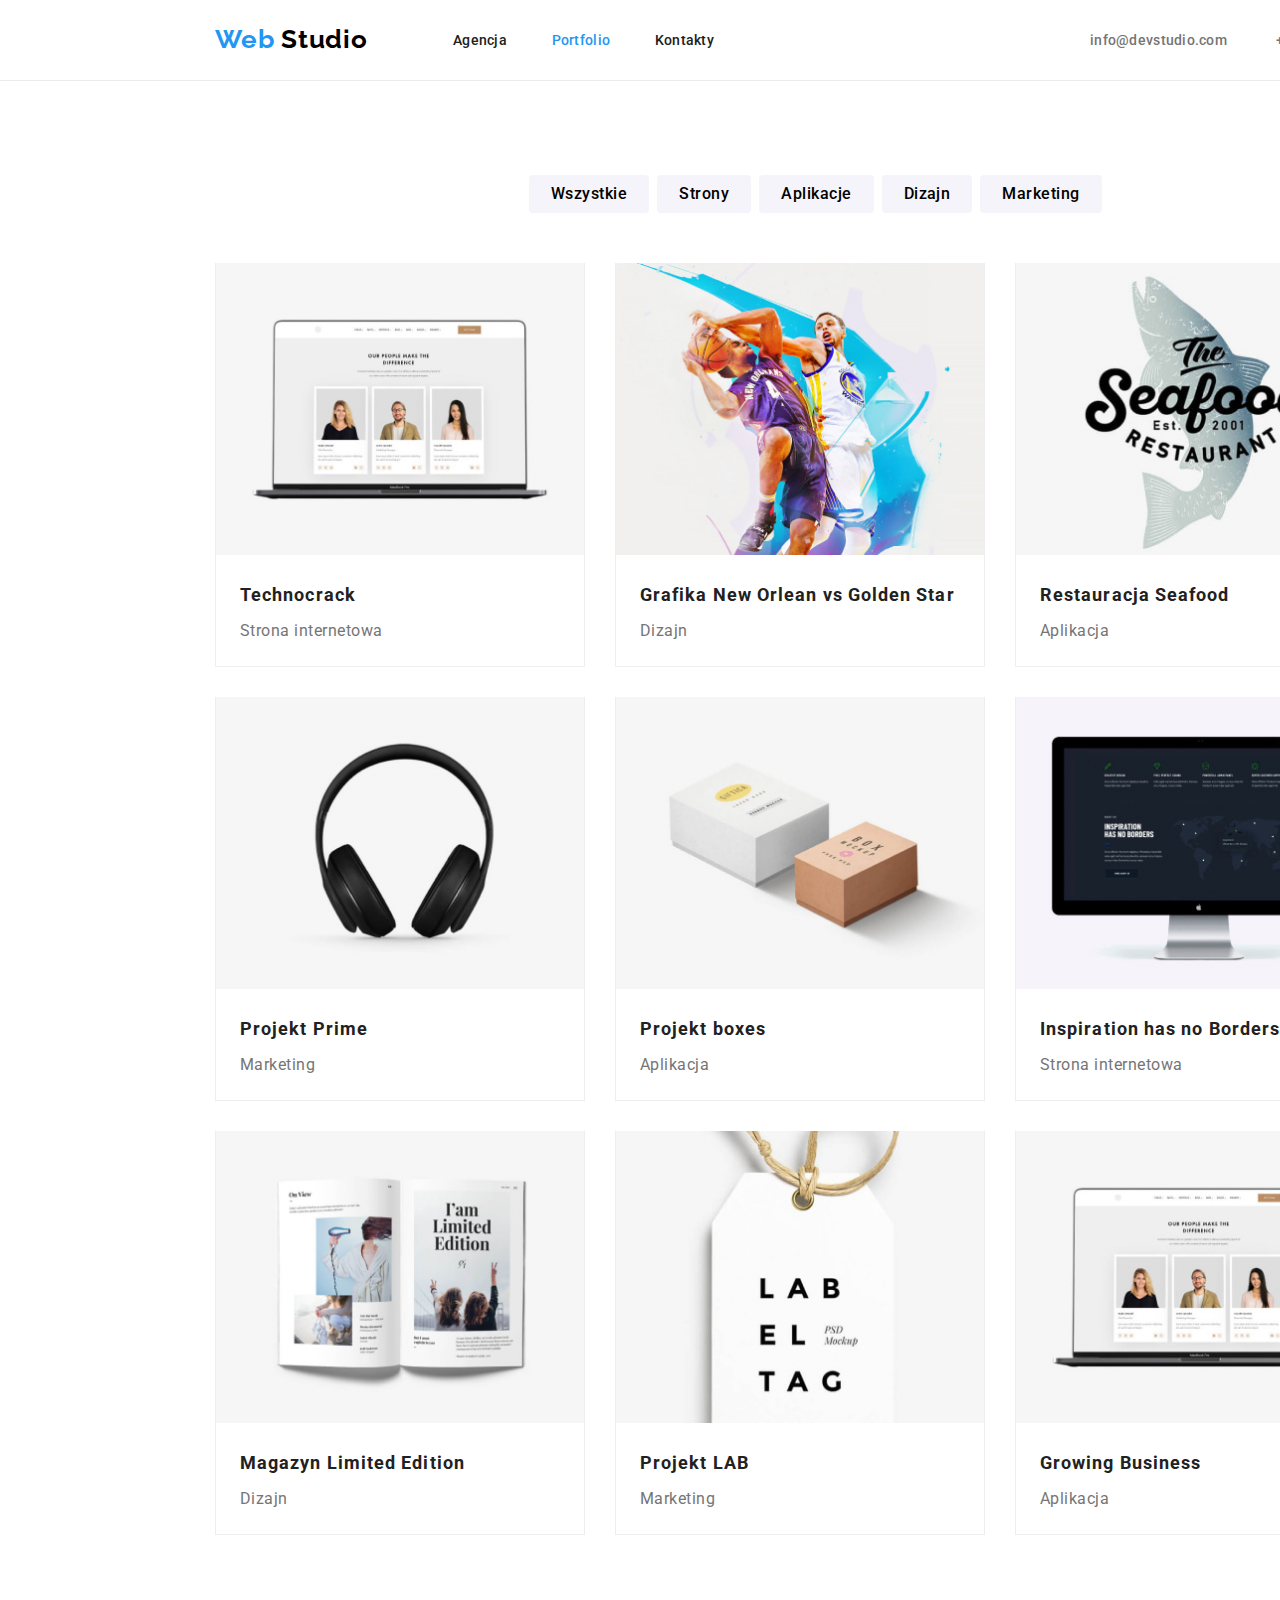
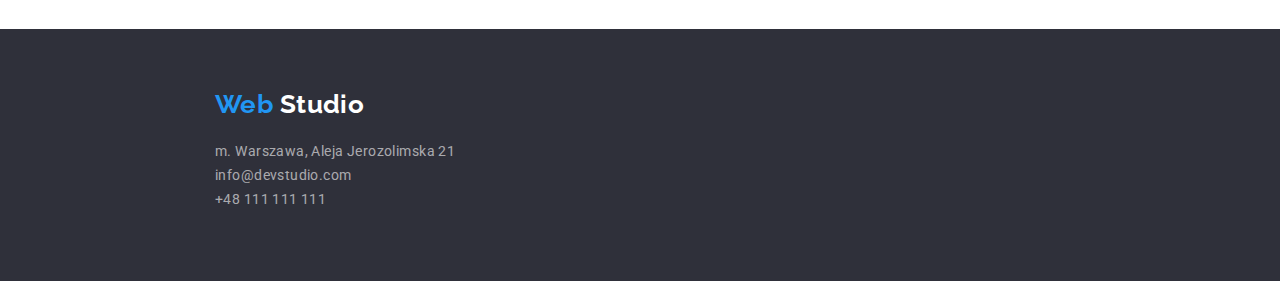
==== commit beffa362: "feat2: html&css" ====
--- a/portfolio.html
+++ b/portfolio.html
@@ -14,100 +14,114 @@
 		<link rel="stylesheet" href="css/styles.css" />
 	</head>
 	<body>
-		<header>
-			<div class="container container-navigation">
-				<nav>
-					<div class="container-web-with-items">
-					<a class="navigation-logo" href="./index.html">
-						<div class="container-web">
-							<span>Web</span>
-							<span class="navigation-logo-studio">Studio</span>
-						</div>
+		<header class="nav-line">
+			<div class="container container-nav">
+				<nav class="header-nav">
+					<a class="nav-logo" href="./index.html">
+						<span>Web</span>
+						<span class="nav-logo-studio">Studio</span>
 					</a>
-					<ul class="list-design container-itmes">
-						<li><a class="navigation-link text-color-pointer" href="./index.html">Agencja</a></li>
-						<li><a class="navigation-link text-color-pointe current" href="./portfolio.html">Portfolio</a></li>
-						<li><a class="navigation-link text-color-pointer" href="./kontakt.html">Kontakty</a></li>
+					<ul class="nav-list">
+						<li><a class="nav-link text-color-pointer" href="./index.html">Agencja</a></li>
+						<li><a class="nav-link text-color-pointe current" href="./portfolio.html">Portfolio</a></li>
+						<li><a class="nav-link text-color-pointer" href="./kontakt.html">Kontakty</a></li>
 					</ul>
-					<div>
 				</nav>
-				<ul class="list-design container-contact">
+				<ul class="contact-list">
 					<li>
-						<a class="navigation-link2 text-color-pointer" href="mailto:info@devstudio.com">info@devstudio.com</a>
+						<a class="nav-link2 text-color-pointer" href="mailto:info@devstudio.com">info@devstudio.com</a>
 					</li>
-					<li><a class="navigation-link2 text-color-pointer" href="tel:48111111111">+48 111 111 111</a></li>
+					<li><a class="nav-link2 text-color-pointer" href="tel:48111111111">+48 111 111 111</a></li>
 				</ul>
 			</div>
 		</header>
 		<main>
-			<section>
+			<section class="content-center">
 				<div class="container">
 					<h1 class="visually-hidden">Portfolio</h1>
-					<ul class="list-design">
+					<ul class="list-design filter-list">
 						<li><button class="filter filter-cover" type="button">Wszystkie</button></li>
 						<li><button class="filter filter-cover" type="button">Strony</button></li>
 						<li><button class="filter filter-cover" type="button">Aplikacje</button></li>
 						<li><button class="filter filter-cover" type="button">Dizajn</button></li>
 						<li><button class="filter filter-cover" type="button">Marketing</button></li>
 					</ul>
-					<ul class="list-design">
+					<ul class="list-design portfolio-list">
 						<li class="images-container">
 							<img src="./images/img-portfolio1.jpg" alt="image of laptop" width="370" height="294" />
-							<h3 class="images-tittle images-text-container">Technocrack</h3>
-							<p class="images-text">Strona internetowa</p>
+							<div class="images-box-text">
+								<h3 class="images-tittle">Technocrack</h3>
+								<p class="images-text">Strona internetowa</p>
+							</div>
 						</li>
 						<li class="images-container">
 							<img src="./images/img-portfolio2.jpg" alt="image of basketball players" width="370" height="294" />
-							<h3 class="images-tittle images-text-container">Grafika New Orlean vs Golden Star</h3>
-							<p class="images-text">Dizajn</p>
+							<div class="images-box-text">
+								<h3 class="images-tittle">Grafika New Orlean vs Golden Star</h3>
+								<p class="images-text">Dizajn</p>
+							</div>
 						</li>
 						<li class="images-container">
 							<img src="./images/img-portfolio3.jpg" alt="image of restaurant logotype" width="370" height="294" />
-							<h3 class="images-tittle images-text-container">Restauracja Seafood</h3>
-							<p class="images-text">Aplikacja</p>
+							<div class="images-box-text">
+								<h3 class="images-tittle">Restauracja Seafood</h3>
+								<p class="images-text">Aplikacja</p>
+							</div>
 						</li>
 						<li class="images-container">
 							<img src="./images/img-portfolio4.jpg" alt="image of headphones" width="370" height="294" />
-							<h3 class="images-tittle images-text-container">Projekt Prime</h3>
-							<p class="images-text">Marketing</p>
+							<div class="images-box-text">
+								<h3 class="images-tittle">Projekt Prime</h3>
+								<p class="images-text">Marketing</p>
+							</div>
 						</li>
 						<li class="images-container">
 							<img src="./images/img-portfolio5.jpg" alt="image of boxes" width="370" height="294" />
-							<h3 class="images-tittle images-text-container">Projekt boxes</h3>
-							<p class="images-text">Aplikacja</p>
+							<div class="images-box-text">
+								<h3 class="images-tittle">Projekt boxes</h3>
+								<p class="images-text">Aplikacja</p>
+							</div>
 						</li>
 						<li class="images-container">
 							<img src="./images/img-portfolio6.jpg" alt="image of monitor" width="370" height="294" />
-							<h3 class="images-tittle images-text-container">Inspiration has no Borders</h3>
-							<p class="images-text">Strona internetowa</p>
+							<div class="images-box-text">
+								<h3 class="images-tittle">Inspiration has no Borders</h3>
+								<p class="images-text">Strona internetowa</p>
+							</div>
 						</li>
 						<li class="images-container">
 							<img src="./images/img-portfolio7.jpg" alt="image of magazine" width="370" height="294" />
-							<h3 class="images-tittle images-text-container">Magazyn Limited Edition</h3>
-							<p class="images-text">Dizajn</p>
+							<div class="images-box-text">
+								<h3 class="images-tittle">Magazyn Limited Edition</h3>
+								<p class="images-text">Dizajn</p>
+							</div>
 						</li>
 						<li class="images-container">
 							<img src="./images/img-portfolio8.jpg" alt="image of label" width="370" height="294" />
-							<h3 class="images-tittle images-text-container">Projekt LAB</h3>
-							<p class="images-text">Marketing</p>
+							<div class="images-box-text">
+								<h3 class="images-tittle">Projekt LAB</h3>
+								<p class="images-text">Marketing</p>
+							</div>
 						</li>
 						<li class="images-container">
 							<img src="./images/img-portfolio1.jpg" alt="image of website" width="370" height="294" />
-							<h3 class="images-tittle images-text-container">Growing Business</h3>
-							<p class="images-text">Aplikacja</p>
+							<div class="images-box-text">
+								<h3 class="images-tittle">Growing Business</h3>
+								<p class="images-text">Aplikacja</p>
+							</div>
 						</li>
 					</ul>
 				</div>
 			</section>
 		</main>
 		<footer class="footer-bg">
-			<div class="container">
+			<div class="container container-footer">
 				<a class="footer-logo" href="./index.html">
 					<span>Web</span>
 					<span class="footer-logo-studio">Studio</span>
 				</a>
 				<address>
-					<ul class="list-design">
+					<ul class="list-design container-adress">
 						<li>
 							<a
 								class="footer-adress addres-color-pointer"
--- a/css/styles.css
+++ b/css/styles.css
@@ -44,24 +44,71 @@
 	letter-spacing: 0.03em;
 }
 .container {
+	width: 1200px;
+	margin: 0 auto;
+	padding: 0 15px;
+}
+
+*,
+*::before,
+*::after {
 	box-sizing: border-box;
-	width: 1200px;
+}
+h1,
+h2,
+h3,
+h4,
+h5,
+h6,
+p {
+	margin: 0;
+}
+img {
+	display: block;
+	max-width: 100%;
+	height: auto;
+}
+ul,
+ol {
+	list-style: none;
+	padding-left: 0;
+	margin: 0;
+}
+a {
+	text-decoration: none;
+}
+address {
+	font-style: normal;
+}
+button {
+	display: block;
+	cursor: pointer;
+	border: none;
+	border-radius: 4px;
+}
+section {
+	padding-top: 94px;
+	padding-bottom: 94px;
 }
 /* GLOBAL */
 
 /* HEADER */
 /* Nav */
-.container-navigation {
-	box-sizing: border-box;
-	width: 1200px;
-	margin: 0px 200px 0px 200px;
-	padding: 24px 0px 25px 0px;
-	display: flex;
-	flex-direction: row;
-	justify-content: space-around;
-}
-.container-web-with-items {
-	box-sizing: border-box;
+.nav-line {
+	width: 1600px;
+	border-bottom: 1px;
+	border-bottom-style: solid;
+	border-bottom-color: #ececec;
+}
+.container-nav {
+	width: 1200px;
+	margin: 0px 200px 0px 200px;
+	padding: 24px 15px 25px 15px;
+	display: flex;
+	flex-direction: row;
+	justify-content: space-between;
+}
+.header-nav {
 	width: 499px;
 	margin: 0px 0px;
 	display: flex;
@@ -69,13 +116,8 @@
 	justify-content: space-between;
 	text-align: center;
 }
-.container-web {
-	box-sizing: border-box;
-	width: 155px;
-	padding: 0px 0px;
-}
-.container-itmes {
-	box-sizing: border-box;
+
+.nav-list {
 	width: 261px;
 	margin: 0px 0px;
 	padding: 7.5px 0px 0px 0px;
@@ -84,8 +126,7 @@
 	text-align: center;
 	flex-direction: row;
 }
-.container-contact {
-	box-sizing: border-box;
+.contact-list {
 	width: 295px;
 	margin: 0px 0px;
 	padding: 7.5px 0px 0px 0px;
@@ -94,7 +135,7 @@
 	text-align: center;
 	flex-direction: row;
 }
-.navigation-logo {
+.nav-logo {
 	font-family: var(--logo-font);
 	text-decoration: none;
 	font-weight: 700;
@@ -103,17 +144,17 @@
 	color: var(--main-blue-color);
 	letter-spacing: 0.03em;
 }
-.navigation-logo-studio {
+.nav-logo-studio {
 	color: var(--footer-studio-color);
 }
-.navigation-link {
+.nav-link {
 	text-decoration: none;
 	color: var(--main-font-color);
 	font-weight: 500;
 	line-height: 1.14;
 	letter-spacing: 0.02em;
 }
-.navigation-link2 {
+.nav-link2 {
 	text-decoration: none;
 	font-weight: 500;
 	line-height: 1.14;
@@ -135,6 +176,7 @@
 /* MAIN */
 /* Header index.html */
 .hero-background {
+	width: 1600px;
 	background: var(--header-background-color);
 }
 .hero-header {
@@ -146,6 +188,11 @@
 	text-align: center;
 	text-transform: uppercase;
 }
+.hero-text-box {
+	width: 696px;
+	height: 120px;
+	text-align: center;
+}
 .hero-button {
 	width: 200px;
 	height: 50px;
@@ -159,37 +206,95 @@
 	cursor: pointer;
 	font-family: var(--main-font);
 }
+.hero-container {
+	width: 1200px;
+	height: 412px;
+	display: flex;
+	align-items: center;
+	justify-content: center;
+	flex-direction: column;
+	margin: 0px 200px 0px 200px;
+	gap: 30px;
+}
 /* Header index.html */
 /* Section 1 index.html */
+.feat-text-box {
+	width: 270px;
+	height: auto;
+}
+.feat-container {
+	width: 1200px;
+	height: auto;
+	margin: 0px 200px 0px 200px;
+	display: flex;
+	flex-direction: row;
+	gap: 30px;
+	justify-content: center;
+}
+/* Section 1 index.html */
+/* Section 2 index.html */
+.sec-images-header {
+	width: 1200px;
+	margin: 0px 200px 0px 200px;
+	text-align: center;
+	padding-bottom: 50px;
+}
+.sec-images-container {
+	width: 1200px;
+	height: auto;
+	margin: 0px 200px 0px 200px;
+	display: flex;
+	flex-direction: row;
+	gap: 30px;
+	justify-content: space-between;
+}
 .section-images-tittle {
 	font-weight: 700;
-	font-weight: 500;
 	line-height: 1.14;
 	text-transform: uppercase;
 	letter-spacing: 0.03em;
+	padding-bottom: 10px;
 }
 .section-images-text {
 	line-height: 1.71;
 	color: var(--images-font-color);
 	letter-spacing: 0.03em;
 }
-/* Section 1 index.html */
 /* Section 2 index.html */
+/* Section 3 index.html */
 .section-team-background {
+	width: 1600px;
 	background-color: var(--filters-background-color);
 }
-/* .section-team-container {
-	box-sizing: border-box;
+.team-card {
 	border: 1px solid #eeeeee;
+	background-color: var(--main-background-color);
 	width: 270px;
 	height: 368px;
-} */
+	box-shadow: 0px 1px 3px rgba(0, 0, 0, 0.12);
+	box-shadow: 0px 1px 1px rgba(0, 0, 0, 0.14);
+	box-shadow: 0px 2px 1px rgba(0, 0, 0, 0.2);
+	border-radius: 0px 0px 4px 4px;
+}
+.card-text-box {
+	width: 270px;
+	height: auto;
+	text-align: center;
+	padding-top: 30px;
+}
+.team-card-box {
+	margin: 0px 200px 0px 200px;
+	gap: 30px;
+	display: flex;
+	flex-direction: row;
+}
 .section-team-tittle {
 	font-size: 16px;
 	line-height: 1.18;
 	letter-spacing: 0.03em;
 	font-weight: 500;
 	text-align: center;
+	padding-bottom: 10px;
 }
 .section-team-text {
 	font-size: 16px;
@@ -198,8 +303,26 @@
 	color: var(--images-font-color);
 	text-align: center;
 }
-/* Section 2 index.html */
+/* Section 3 index.html */
 /* Filters */
+.content-center {
+	display: flex;
+	width: 1200px;
+	margin-left: 200px;
+	margin-right: 200px;
+}
+.filter-list {
+	display: flex;
+	flex-direction: row;
+	gap: 8px;
+	width: 572px;
+	height: 54px;
+	margin-right: 0px;
+	padding-right: 0px;
+	margin-left: 314px;
+	margin-right: 314px;
+	margin-bottom: 34px;
+}
 .filter {
 	font-size: 16px;
 	line-height: 1.62;
@@ -209,6 +332,9 @@
 	cursor: pointer;
 	background-color: var(--filters-background-color);
 	letter-spacing: 0.03em;
+	padding-left: 22px;
+	padding-right: 22px;
+	height: 38px;
 }
 .filter-cover:hover {
 	background-color: var(--main-blue-color);
@@ -216,6 +342,14 @@
 }
 /* Filters */
 /* Content images for portfolio.html */
+.portfolio-list {
+	display: flex;
+	width: 1170px;
+	height: auto;
+	flex-direction: row;
+	gap: 30px;
+	flex-wrap: wrap;
+}
 .images-tittle {
 	font-weight: 700;
 	font-size: 18px;
@@ -228,22 +362,38 @@
 	color: var(--images-font-color);
 	letter-spacing: 0.03em;
 }
-/* .images-container {
-	box-sizing: border-box;
-	border: 1px solid #eeeeee;
+
+.images-container {
+	border-bottom: 1px;
+	border-bottom-style: solid;
+	border-bottom-color: #eeeeee;
+	border-left: 1px;
+	border-left-style: solid;
+	border-left-color: #eeeeee;
+	border-right: 1px;
+	border-right-style: solid;
+	border-right-color: #eeeeee;
 	width: 370px;
 	height: 404px;
-} */
-/* .images-text-container {
-	box-sizing: border-box;
-	display: inline;
+}
+.images-box-text {
 	width: 322px;
-	height: 70px;
-} */
+	height: auto;
+	margin: 20px 24px 20px 24px;
+}
 /* Content images for portfolio.html */
 /* MAIN */
 
 /* FOOTER */
+.container-footer {
+	width: 1200px;
+	height: 252px;
+	margin: 0px 200px 0px 200px;
+	padding: 60px 15px 60px 15px;
+}
+.container-adress {
+	margin-top: 20px;
+}
 .footer-logo {
 	font-family: var(--logo-font);
 	text-decoration: none;
@@ -256,6 +406,7 @@
 	color: var(--main-background-color);
 }
 .footer-bg {
+	width: 1600px;
 	background-color: var(--header-background-color);
 }
 .footer-adress {
@@ -264,5 +415,6 @@
 	line-height: 1.71;
 	color: var(--footer-text-color);
 	letter-spacing: 0.03em;
+	padding-bottom: 9px;
 }
 /* FOOTER */
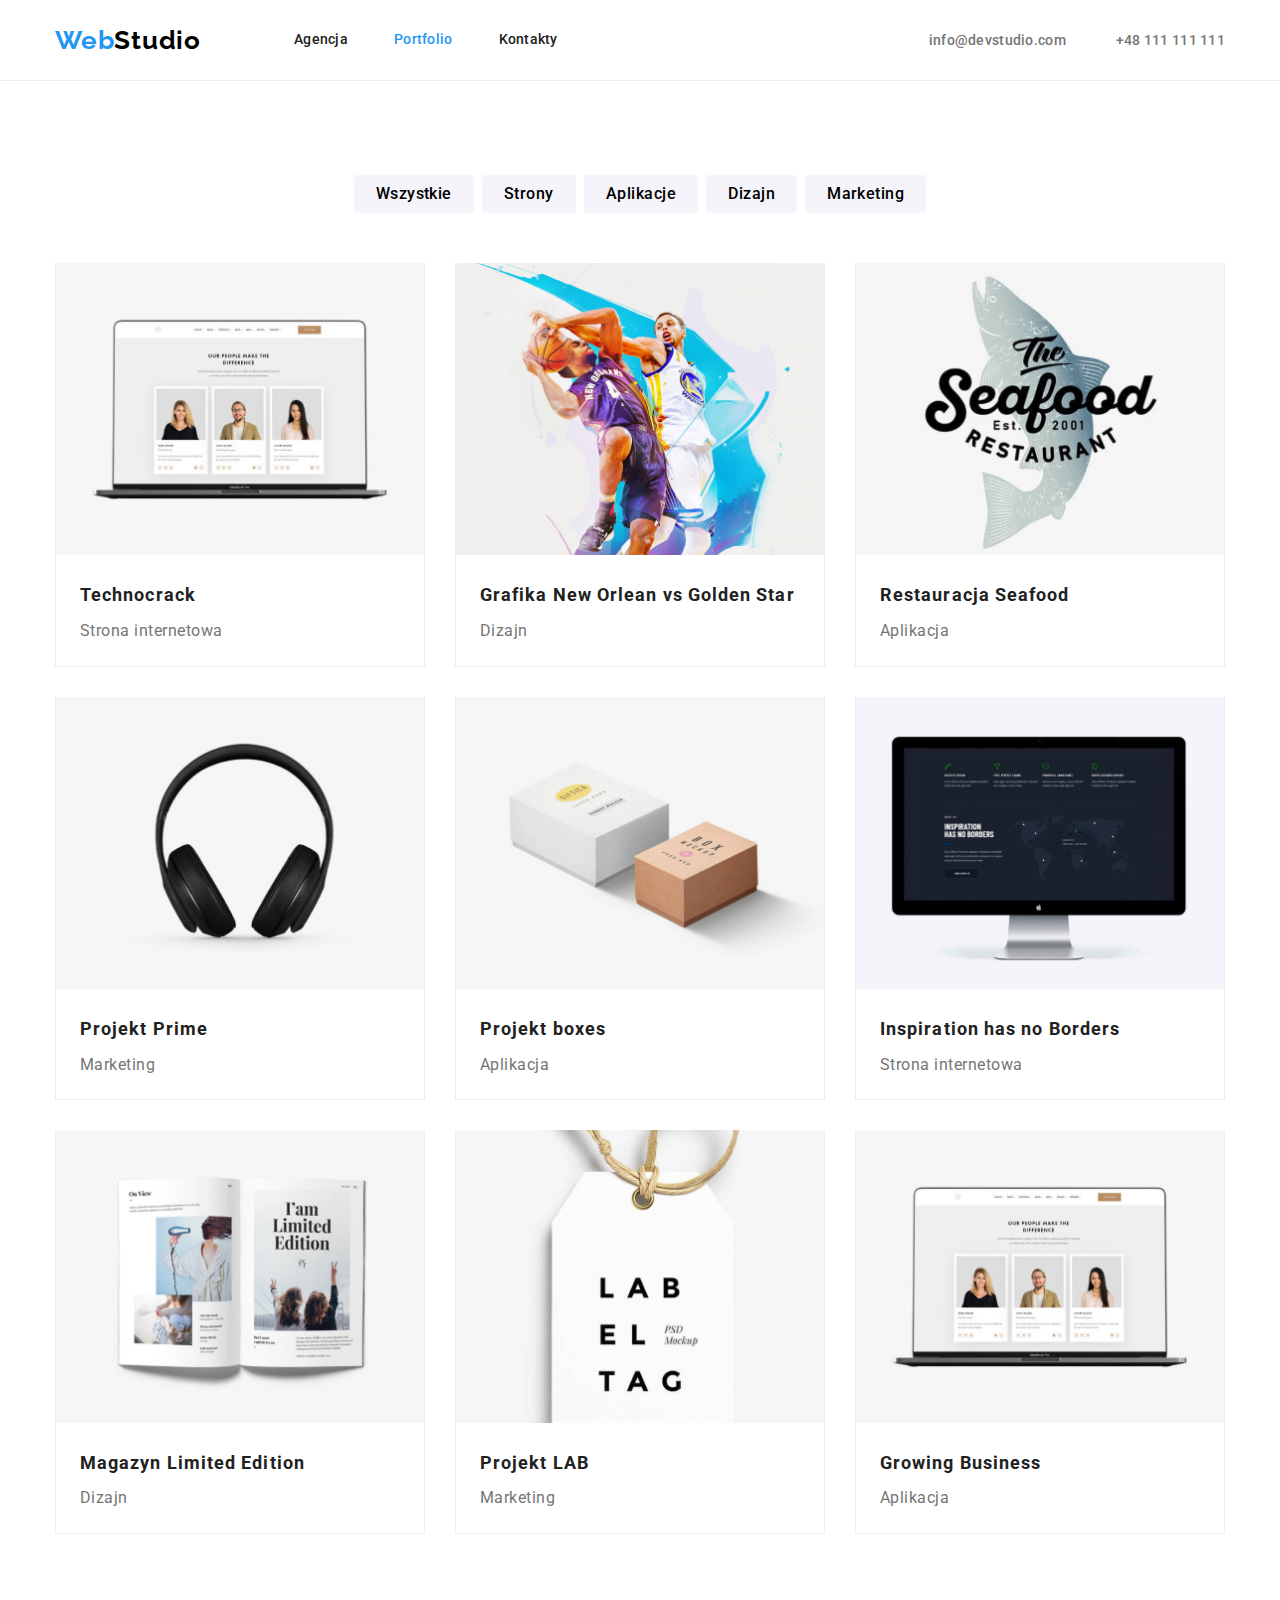
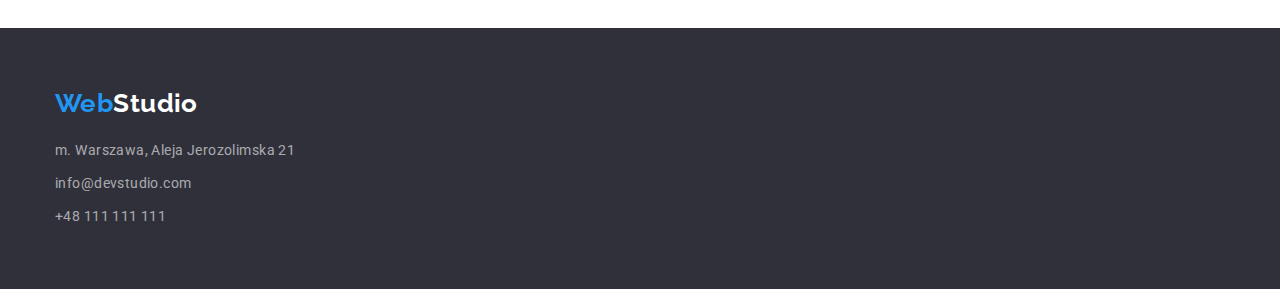
==== commit f0e4e1ec: "fix: html&css" ====
--- a/portfolio.html
+++ b/portfolio.html
@@ -23,7 +23,7 @@
 					</a>
 					<ul class="nav-list">
 						<li><a class="nav-link text-color-pointer" href="./index.html">Agencja</a></li>
-						<li><a class="nav-link text-color-pointe current" href="./portfolio.html">Portfolio</a></li>
+						<li><a class="nav-link text-color-pointer current" href="./portfolio.html">Portfolio</a></li>
 						<li><a class="nav-link text-color-pointer" href="./kontakt.html">Kontakty</a></li>
 					</ul>
 				</nav>
@@ -36,17 +36,17 @@
 			</div>
 		</header>
 		<main>
-			<section class="content-center">
+			<section>
 				<div class="container">
 					<h1 class="visually-hidden">Portfolio</h1>
-					<ul class="list-design filter-list">
-						<li><button class="filter filter-cover" type="button">Wszystkie</button></li>
-						<li><button class="filter filter-cover" type="button">Strony</button></li>
-						<li><button class="filter filter-cover" type="button">Aplikacje</button></li>
-						<li><button class="filter filter-cover" type="button">Dizajn</button></li>
-						<li><button class="filter filter-cover" type="button">Marketing</button></li>
+					<ul class="filter-list">
+						<li><button class="filter-button filter-cover" type="button">Wszystkie</button></li>
+						<li><button class="filter-button filter-cover" type="button">Strony</button></li>
+						<li><button class="filter-button filter-cover" type="button">Aplikacje</button></li>
+						<li><button class="filter-button filter-cover" type="button">Dizajn</button></li>
+						<li><button class="filter-button filter-cover" type="button">Marketing</button></li>
 					</ul>
-					<ul class="list-design portfolio-list">
+					<ul class="portfolio-list">
 						<li class="images-container">
 							<img src="./images/img-portfolio1.jpg" alt="image of laptop" width="370" height="294" />
 							<div class="images-box-text">
@@ -115,14 +115,14 @@
 			</section>
 		</main>
 		<footer class="footer-bg">
-			<div class="container container-footer">
+			<div class="container">
 				<a class="footer-logo" href="./index.html">
 					<span>Web</span>
 					<span class="footer-logo-studio">Studio</span>
 				</a>
 				<address>
-					<ul class="list-design container-adress">
-						<li>
+					<ul class="adress-list adress-box">
+						<li class="address-text">
 							<a
 								class="footer-adress addres-color-pointer"
 								href="https://goo.gl/maps/CgjjjS2WBtp8LF2a7"
@@ -132,7 +132,9 @@
 								m. Warszawa, Aleja Jerozolimska 21
 							</a>
 						</li>
-						<li><a class="footer-adress text-color-pointer" href="mailto:info@devstudio.com">info@devstudio.com</a></li>
+						<li class="address-text">
+							<a class="footer-adress text-color-pointer" href="mailto:info@devstudio.com">info@devstudio.com</a>
+						</li>
 						<li><a class="footer-adress text-color-pointer" href="tel:48111111111">+48 111 111 111</a></li>
 					</ul>
 				</address>
--- a/css/styles.css
+++ b/css/styles.css
@@ -18,9 +18,6 @@
 	font-size: 14px;
 	letter-spacing: 0.03em;
 }
-.list-design {
-	list-style-type: none;
-}
 .cursor-pointer:hover {
 	cursor: pointer;
 }
@@ -36,12 +33,13 @@
 	clip: rect(0 0 0 0);
 	overflow: hidden;
 }
-.global-design-head {
+.design-header {
 	font-weight: 700;
 	font-size: 36px;
 	line-height: 1.16;
 	text-align: center;
 	letter-spacing: 0.03em;
+	padding-bottom: 50px;
 }
 .container {
 	width: 1200px;
@@ -49,11 +47,6 @@
 	padding: 0 15px;
 }
 
-*,
-*::before,
-*::after {
-	box-sizing: border-box;
-}
 h1,
 h2,
 h3,
@@ -70,7 +63,7 @@
 }
 ul,
 ol {
-	list-style: none;
+	list-style-type: none;
 	padding-left: 0;
 	margin: 0;
 }
@@ -95,45 +88,29 @@
 /* HEADER */
 /* Nav */
 .nav-line {
-	width: 1600px;
 	border-bottom: 1px;
 	border-bottom-style: solid;
 	border-bottom-color: #ececec;
 }
 .container-nav {
-	width: 1200px;
-	margin: 0px 200px 0px 200px;
-	padding: 24px 15px 25px 15px;
-	display: flex;
-	flex-direction: row;
-	justify-content: space-between;
+	display: flex;
+	align-items: center;
 }
 .header-nav {
-	width: 499px;
-	margin: 0px 0px;
-	display: flex;
-	flex-direction: row;
-	justify-content: space-between;
+	display: flex;
 	text-align: center;
 }
 
 .nav-list {
-	width: 261px;
-	margin: 0px 0px;
-	padding: 7.5px 0px 0px 0px;
-	display: flex;
-	justify-content: space-between;
-	text-align: center;
-	flex-direction: row;
+	display: flex;
+	gap: 46px;
+	margin-left: 93px;
+	align-items: center;
 }
 .contact-list {
-	width: 295px;
-	margin: 0px 0px;
-	padding: 7.5px 0px 0px 0px;
-	display: flex;
-	justify-content: space-between;
-	text-align: center;
-	flex-direction: row;
+	display: flex;
+	gap: 50px;
+	margin-left: auto;
 }
 .nav-logo {
 	font-family: var(--logo-font);
@@ -143,6 +120,8 @@
 	line-height: 1.19;
 	color: var(--main-blue-color);
 	letter-spacing: 0.03em;
+	display: flex;
+	align-items: center;
 }
 .nav-logo-studio {
 	color: var(--footer-studio-color);
@@ -153,6 +132,9 @@
 	font-weight: 500;
 	line-height: 1.14;
 	letter-spacing: 0.02em;
+	display: block;
+	padding-top: 32px;
+	padding-bottom: 32px;
 }
 .nav-link2 {
 	text-decoration: none;
@@ -176,26 +158,22 @@
 /* MAIN */
 /* Header index.html */
 .hero-background {
-	width: 1600px;
 	background: var(--header-background-color);
 }
 .hero-header {
 	color: var(--main-background-color);
+	width: 696px;
 	font-weight: 900;
 	font-size: 44px;
 	line-height: 1.36;
 	letter-spacing: 0.06em;
 	text-align: center;
 	text-transform: uppercase;
-}
-.hero-text-box {
-	width: 696px;
-	height: 120px;
-	text-align: center;
+	margin: auto;
+	margin-bottom: 40px;
 }
 .hero-button {
 	width: 200px;
-	height: 50px;
 	background-color: var(--main-blue-color);
 	color: var(--main-background-color);
 	font-weight: 700;
@@ -205,17 +183,10 @@
 	letter-spacing: 0.06em;
 	cursor: pointer;
 	font-family: var(--main-font);
-}
-.hero-container {
-	width: 1200px;
-	height: 412px;
-	display: flex;
-	align-items: center;
-	justify-content: center;
-	flex-direction: column;
-	margin: 0px 200px 0px 200px;
-	gap: 30px;
-}
+	margin: auto;
+	padding: 12px 42px;
+}
+
 /* Header index.html */
 /* Section 1 index.html */
 .feat-text-box {
@@ -223,54 +194,43 @@
 	height: auto;
 }
 .feat-container {
-	width: 1200px;
-	height: auto;
-	margin: 0px 200px 0px 200px;
+	display: flex;
+	align-items: center;
+	gap: 30px;
+}
+.feat-text {
+	line-height: 1.71;
+	color: var(--images-font-color);
+	letter-spacing: 0.03em;
+}
+.feat-tittle {
+	font-weight: 700;
+	line-height: 1.14;
+	text-transform: uppercase;
+	letter-spacing: 0.03em;
+	margin-bottom: 10px;
+}
+
+/* Section 1 index.html */
+/* Section 2 index.html */
+.deal-box {
 	display: flex;
 	flex-direction: row;
 	gap: 30px;
-	justify-content: center;
-}
-/* Section 1 index.html */
-/* Section 2 index.html */
-.sec-images-header {
-	width: 1200px;
-	margin: 0px 200px 0px 200px;
-	text-align: center;
-	padding-bottom: 50px;
-}
-.sec-images-container {
-	width: 1200px;
-	height: auto;
-	margin: 0px 200px 0px 200px;
-	display: flex;
-	flex-direction: row;
-	gap: 30px;
-	justify-content: space-between;
-}
-.section-images-tittle {
-	font-weight: 700;
-	line-height: 1.14;
-	text-transform: uppercase;
-	letter-spacing: 0.03em;
-	padding-bottom: 10px;
-}
-.section-images-text {
-	line-height: 1.71;
-	color: var(--images-font-color);
-	letter-spacing: 0.03em;
+}
+.deal-design {
+	padding-top: 0px;
 }
 /* Section 2 index.html */
 /* Section 3 index.html */
 .section-team-background {
-	width: 1600px;
 	background-color: var(--filters-background-color);
 }
 .team-card {
 	border: 1px solid #eeeeee;
 	background-color: var(--main-background-color);
 	width: 270px;
-	height: 368px;
+	height: auto;
 	box-shadow: 0px 1px 3px rgba(0, 0, 0, 0.12);
 	box-shadow: 0px 1px 1px rgba(0, 0, 0, 0.14);
 	box-shadow: 0px 2px 1px rgba(0, 0, 0, 0.2);
@@ -281,12 +241,11 @@
 	height: auto;
 	text-align: center;
 	padding-top: 30px;
+	padding-bottom: 30px;
 }
 .team-card-box {
-	margin: 0px 200px 0px 200px;
+	display: flex;
 	gap: 30px;
-	display: flex;
-	flex-direction: row;
 }
 .section-team-tittle {
 	font-size: 16px;
@@ -305,25 +264,14 @@
 }
 /* Section 3 index.html */
 /* Filters */
-.content-center {
-	display: flex;
-	width: 1200px;
-	margin-left: 200px;
-	margin-right: 200px;
-}
 .filter-list {
 	display: flex;
 	flex-direction: row;
+	justify-content: center;
 	gap: 8px;
-	width: 572px;
-	height: 54px;
-	margin-right: 0px;
-	padding-right: 0px;
-	margin-left: 314px;
-	margin-right: 314px;
-	margin-bottom: 34px;
-}
-.filter {
+	margin-bottom: 50px;
+}
+.filter-button {
 	font-size: 16px;
 	line-height: 1.62;
 	font-weight: 500;
@@ -332,9 +280,7 @@
 	cursor: pointer;
 	background-color: var(--filters-background-color);
 	letter-spacing: 0.03em;
-	padding-left: 22px;
-	padding-right: 22px;
-	height: 38px;
+	padding: 6px 22px;
 }
 .filter-cover:hover {
 	background-color: var(--main-blue-color);
@@ -344,9 +290,6 @@
 /* Content images for portfolio.html */
 .portfolio-list {
 	display: flex;
-	width: 1170px;
-	height: auto;
-	flex-direction: row;
 	gap: 30px;
 	flex-wrap: wrap;
 }
@@ -374,7 +317,7 @@
 	border-right-style: solid;
 	border-right-color: #eeeeee;
 	width: 370px;
-	height: 404px;
+	height: auto;
 }
 .images-box-text {
 	width: 322px;
@@ -385,15 +328,7 @@
 /* MAIN */
 
 /* FOOTER */
-.container-footer {
-	width: 1200px;
-	height: 252px;
-	margin: 0px 200px 0px 200px;
-	padding: 60px 15px 60px 15px;
-}
-.container-adress {
-	margin-top: 20px;
-}
+
 .footer-logo {
 	font-family: var(--logo-font);
 	text-decoration: none;
@@ -401,12 +336,14 @@
 	font-size: 26px;
 	line-height: 1.19;
 	color: var(--main-blue-color);
+	padding-top: 60px;
+	padding-bottom: 20px;
+	display: flex;
 }
 .footer-logo-studio {
 	color: var(--main-background-color);
 }
 .footer-bg {
-	width: 1600px;
 	background-color: var(--header-background-color);
 }
 .footer-adress {
@@ -415,6 +352,12 @@
 	line-height: 1.71;
 	color: var(--footer-text-color);
 	letter-spacing: 0.03em;
+}
+.adress-box {
+	padding-bottom: 60px;
+}
+.address-text {
+	display: block;
 	padding-bottom: 9px;
 }
 /* FOOTER */
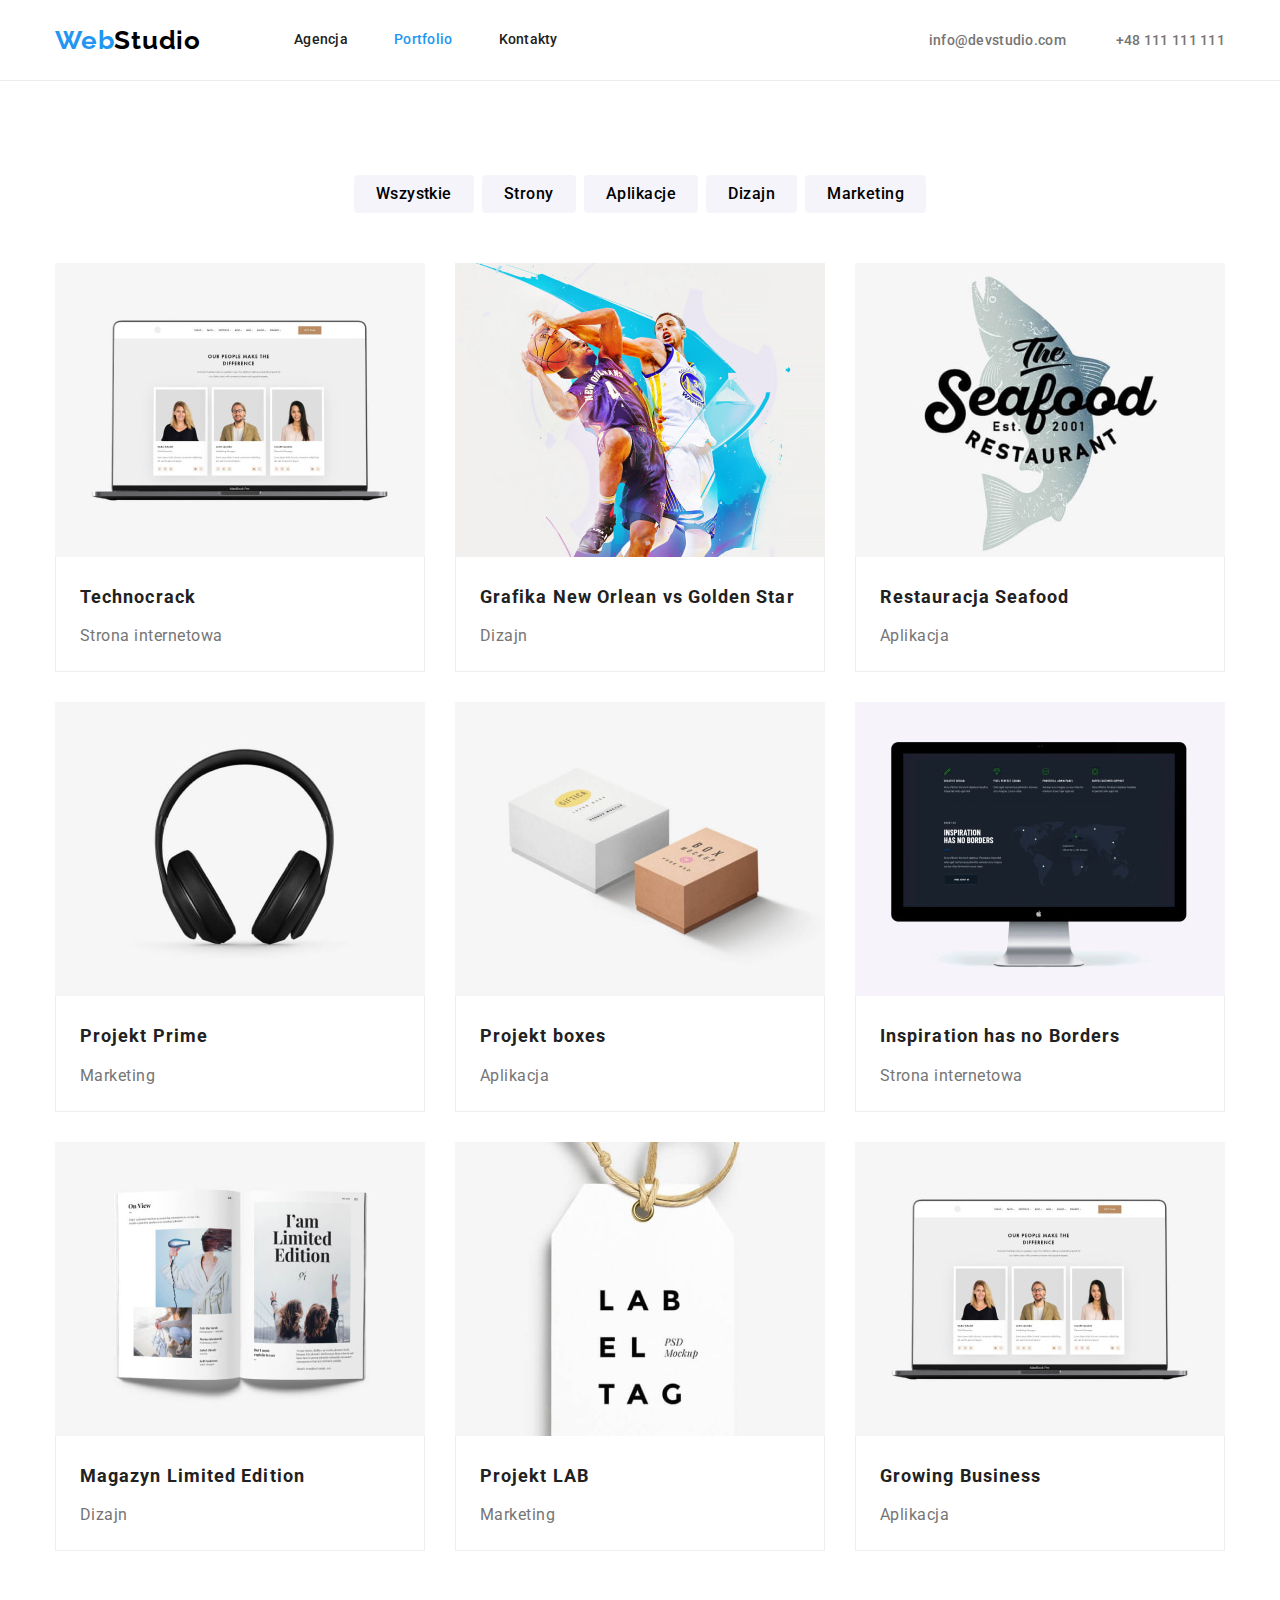
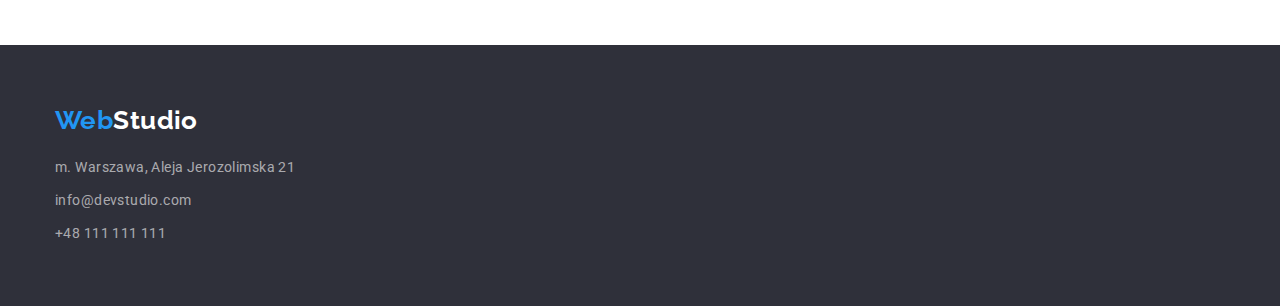
==== commit f45e21b9: "fix: css" ====
--- a/portfolio.html
+++ b/portfolio.html
@@ -121,7 +121,7 @@
 					<span class="footer-logo-studio">Studio</span>
 				</a>
 				<address>
-					<ul class="adress-list adress-box">
+					<ul class="adress-list">
 						<li class="address-text">
 							<a
 								class="footer-adress addres-color-pointer"
--- a/css/styles.css
+++ b/css/styles.css
@@ -39,7 +39,7 @@
 	line-height: 1.16;
 	text-align: center;
 	letter-spacing: 0.03em;
-	padding-bottom: 50px;
+	margin-bottom: 50px;
 }
 .container {
 	width: 1200px;
@@ -209,6 +209,7 @@
 	text-transform: uppercase;
 	letter-spacing: 0.03em;
 	margin-bottom: 10px;
+	font-size: 14px;
 }
 
 /* Section 1 index.html */
@@ -227,21 +228,16 @@
 	background-color: var(--filters-background-color);
 }
 .team-card {
-	border: 1px solid #eeeeee;
 	background-color: var(--main-background-color);
 	width: 270px;
-	height: auto;
-	box-shadow: 0px 1px 3px rgba(0, 0, 0, 0.12);
-	box-shadow: 0px 1px 1px rgba(0, 0, 0, 0.14);
 	box-shadow: 0px 2px 1px rgba(0, 0, 0, 0.2);
 	border-radius: 0px 0px 4px 4px;
 }
 .card-text-box {
 	width: 270px;
-	height: auto;
-	text-align: center;
-	padding-top: 30px;
-	padding-bottom: 30px;
+	text-align: center;
+	margin-top: 30px;
+	margin-bottom: 30px;
 }
 .team-card-box {
 	display: flex;
@@ -298,6 +294,7 @@
 	font-size: 18px;
 	line-height: 2.25em;
 	letter-spacing: 0.06em;
+	margin-bottom: 4px;
 }
 .images-text {
 	font-size: 16px;
@@ -307,22 +304,13 @@
 }
 
 .images-container {
-	border-bottom: 1px;
-	border-bottom-style: solid;
-	border-bottom-color: #eeeeee;
-	border-left: 1px;
-	border-left-style: solid;
-	border-left-color: #eeeeee;
-	border-right: 1px;
-	border-right-style: solid;
-	border-right-color: #eeeeee;
 	width: 370px;
-	height: auto;
 }
 .images-box-text {
-	width: 322px;
-	height: auto;
-	margin: 20px 24px 20px 24px;
+	width: 370px;
+	padding: 20px 24px 20px 24px;
+	border: 1px solid #eeeeee;
+	border-top: none;
 }
 /* Content images for portfolio.html */
 /* MAIN */
@@ -336,8 +324,7 @@
 	font-size: 26px;
 	line-height: 1.19;
 	color: var(--main-blue-color);
-	padding-top: 60px;
-	padding-bottom: 20px;
+	margin-bottom: 20px;
 	display: flex;
 }
 .footer-logo-studio {
@@ -345,6 +332,8 @@
 }
 .footer-bg {
 	background-color: var(--header-background-color);
+	padding-top: 60px;
+	padding-bottom: 60px;
 }
 .footer-adress {
 	text-decoration: none;
@@ -353,11 +342,7 @@
 	color: var(--footer-text-color);
 	letter-spacing: 0.03em;
 }
-.adress-box {
-	padding-bottom: 60px;
-}
-.address-text {
-	display: block;
-	padding-bottom: 9px;
+.address-text:not(:last-child) {
+	margin-bottom: 9px;
 }
 /* FOOTER */
